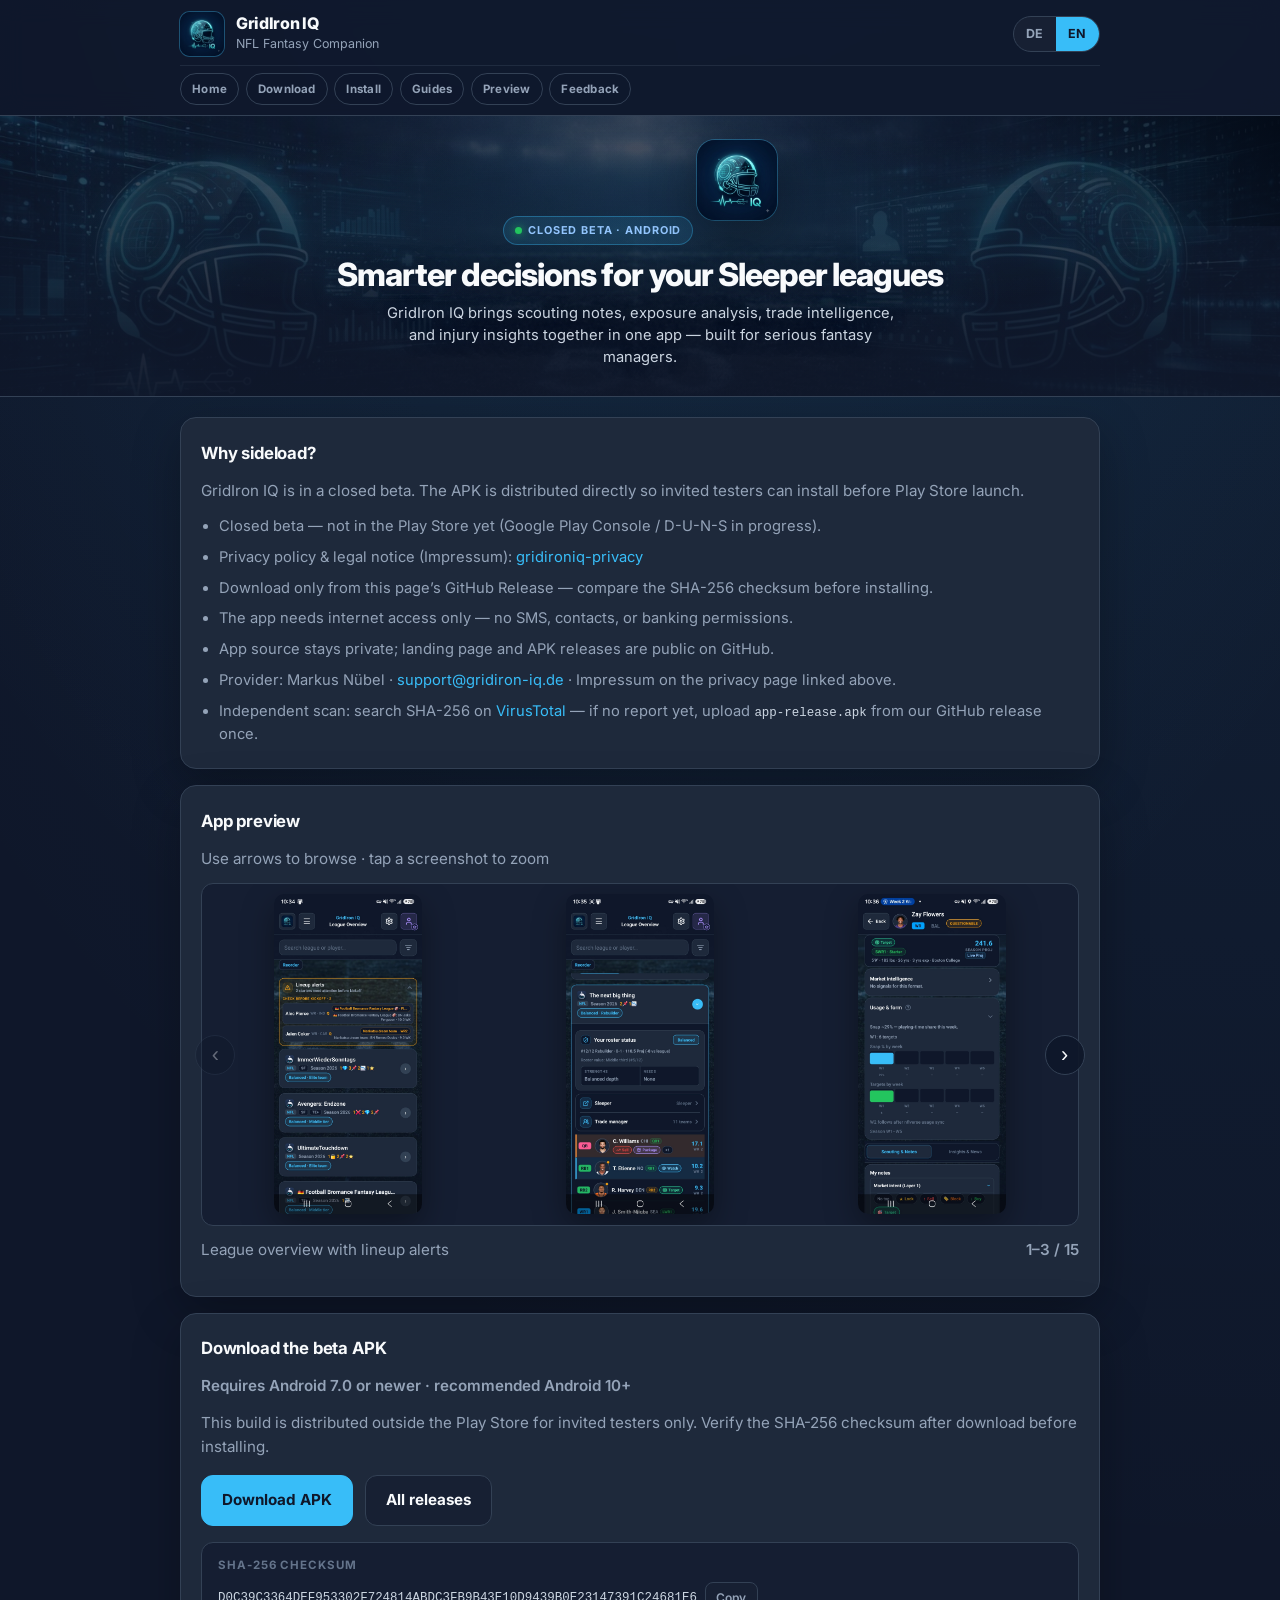
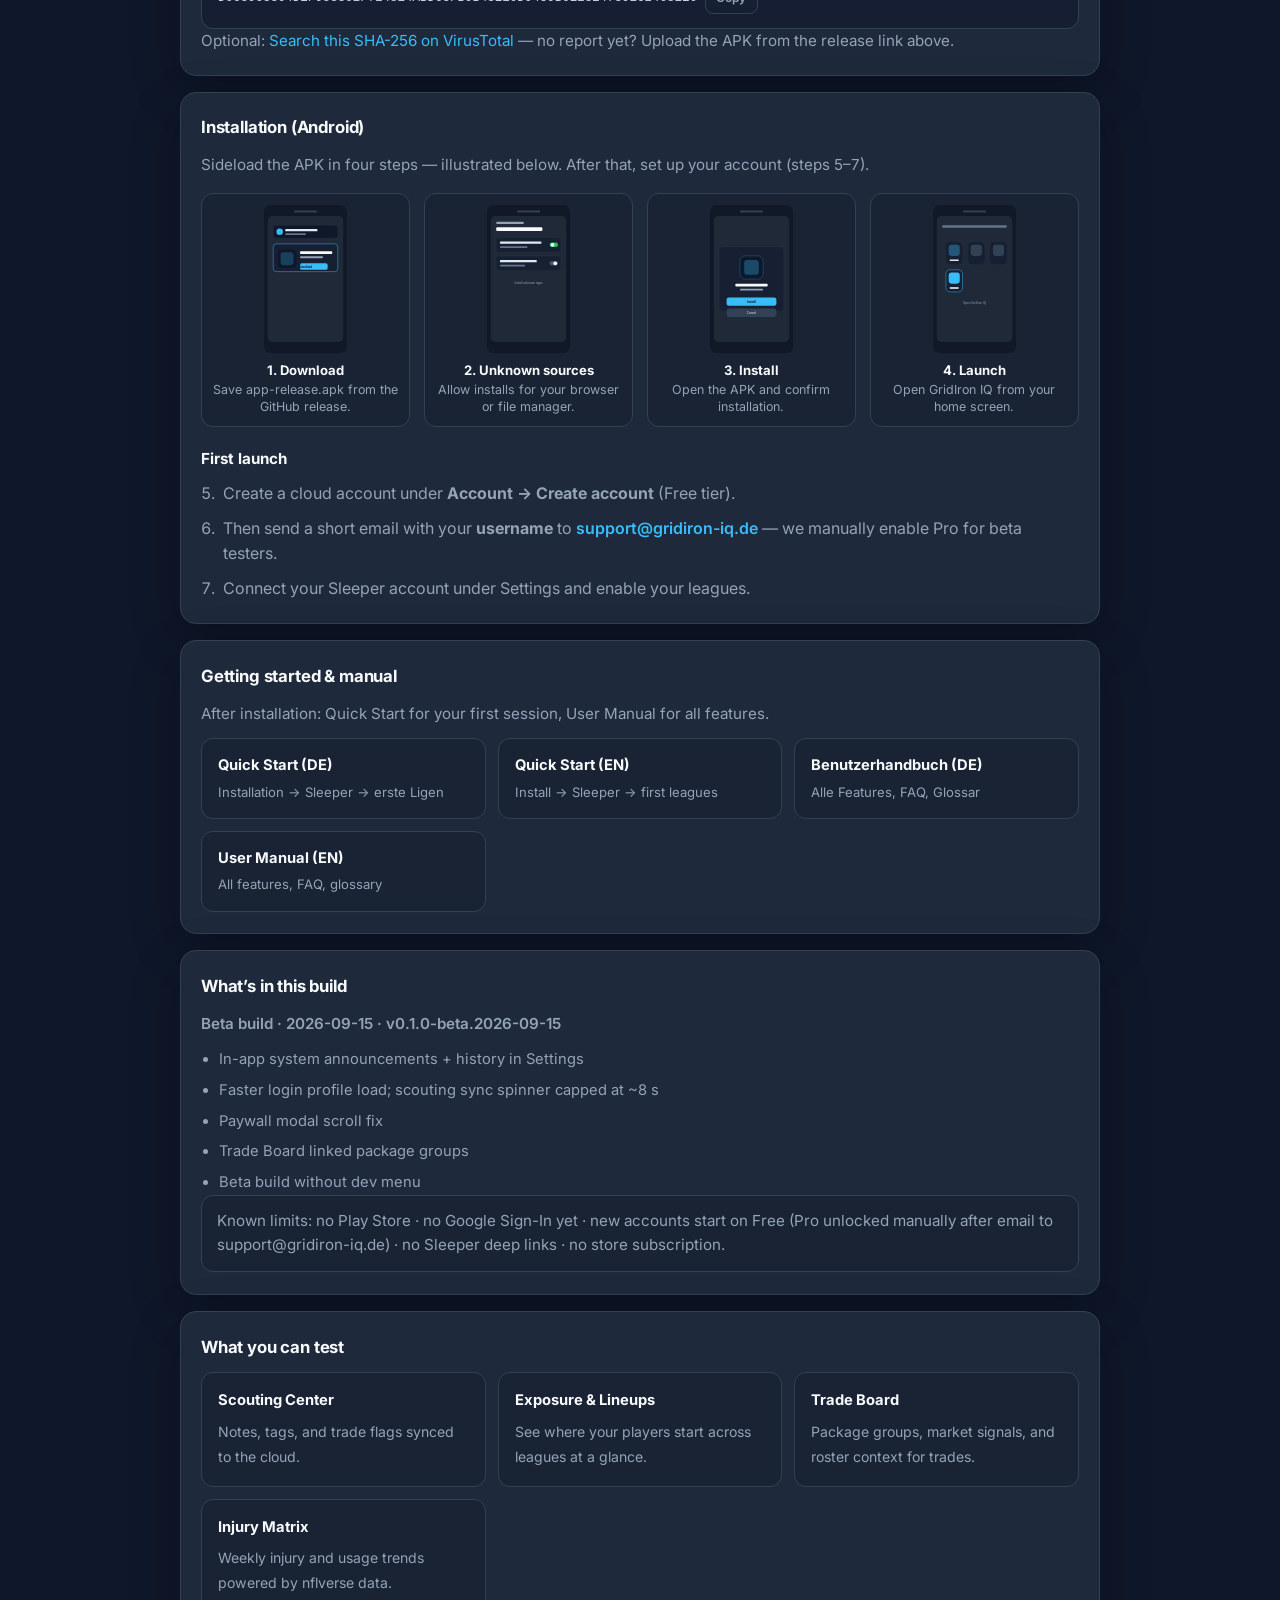
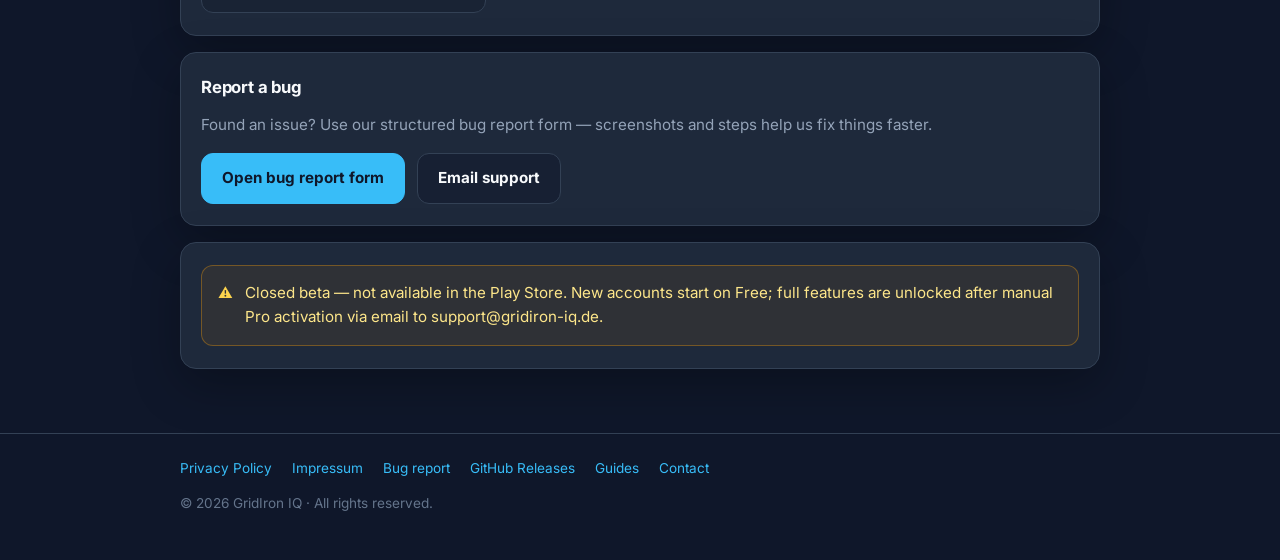
==== index.html @ 83bc8098 "Fix VirusTotal links to use search until APK is submitted. Direct file URLs fail when the build is n" ====
<!DOCTYPE html>
<html lang="de">
<head>
  <meta charset="utf-8">
  <meta name="viewport" content="width=device-width, initial-scale=1">
  <meta name="description" content="GridIron IQ — Closed Beta for Android. NFL fantasy scouting, exposure analysis, and trade intelligence for Sleeper managers.">
  <meta name="theme-color" content="#0f172a">
  <meta property="og:type" content="website">
  <meta property="og:url" content="https://nuebelm.github.io/gridironiq-beta/">
  <meta property="og:title" content="GridIron IQ — Closed Beta">
  <meta property="og:description" content="Closed Beta for Android. NFL fantasy scouting, exposure analysis, and trade intelligence for Sleeper managers.">
  <meta property="og:image" content="https://nuebelm.github.io/gridironiq-beta/assets/teaser.jpg">
  <meta name="twitter:card" content="summary_large_image">
  <meta name="twitter:image" content="https://nuebelm.github.io/gridironiq-beta/assets/teaser.jpg">
  <title>GridIron IQ — Closed Beta</title>
  <link rel="icon" href="assets/icon.png" type="image/png">
  <link rel="preload" href="assets/hero1.jpg" as="image">
  <link rel="preconnect" href="https://fonts.googleapis.com">
  <link rel="preconnect" href="https://fonts.gstatic.com" crossorigin>
  <link href="https://fonts.googleapis.com/css2?family=Inter:wght@400;500;600;700;800&display=swap" rel="stylesheet">
  <style>
    :root {
      --bg: #0f172a;
      --surface: #1e293b;
      --surface-elevated: #172033;
      --border: #334155;
      --primary: #38bdf8;
      --primary-muted: rgba(56, 189, 248, 0.12);
      --primary-border: rgba(56, 189, 248, 0.35);
      --text: #f8fafc;
      --text-secondary: #94a3b8;
      --text-muted: #64748b;
      --success: #22c55e;
      --warning: #f59e0b;
      --radius: 12px;
      --radius-lg: 16px;
      --max-width: 920px;
      --shadow: 0 16px 48px rgba(0, 0, 0, 0.28);
    }

    * {
      box-sizing: border-box;
    }

    html {
      scroll-behavior: smooth;
    }

    body {
      margin: 0;
      font-family: Inter, system-ui, -apple-system, BlinkMacSystemFont, "Segoe UI", sans-serif;
      background:
        radial-gradient(ellipse 80% 50% at 50% -20%, rgba(56, 189, 248, 0.14), transparent),
        radial-gradient(circle at 100% 0%, rgba(56, 189, 248, 0.06), transparent 40%),
        var(--bg);
      color: var(--text);
      line-height: 1.6;
      min-height: 100vh;
    }

    a {
      color: var(--primary);
      text-decoration: none;
    }

    a:hover {
      text-decoration: underline;
    }

    .wrap {
      width: min(100% - 2rem, var(--max-width));
      margin: 0 auto;
    }

    header {
      position: sticky;
      top: 0;
      z-index: 20;
      backdrop-filter: blur(12px);
      background: rgba(15, 23, 42, 0.82);
      border-bottom: 1px solid var(--border);
    }

    .header-inner {
      display: flex;
      align-items: center;
      justify-content: space-between;
      gap: 0.75rem;
      padding: 0.75rem 0 0.55rem;
    }

    .header-nav-wrap {
      border-top: 1px solid rgba(51, 65, 85, 0.45);
      padding: 0 0 0.55rem;
    }

    .header-nav {
      display: flex;
      gap: 0.4rem;
      overflow-x: auto;
      -webkit-overflow-scrolling: touch;
      scrollbar-width: none;
      padding: 0.45rem 0 0.1rem;
    }

    .header-nav::-webkit-scrollbar {
      display: none;
    }

    .header-nav a {
      flex-shrink: 0;
      display: inline-flex;
      align-items: center;
      min-height: 32px;
      padding: 0.35rem 0.7rem;
      border-radius: 999px;
      border: 1px solid var(--border);
      background: rgba(15, 23, 42, 0.45);
      color: var(--text-secondary);
      font-size: 0.72rem;
      font-weight: 700;
      letter-spacing: 0.02em;
      text-decoration: none;
      transition: border-color 0.15s, color 0.15s, background 0.15s;
    }

    .header-nav a:hover {
      color: var(--text);
      border-color: var(--primary-border);
      background: rgba(56, 189, 248, 0.08);
      text-decoration: none;
    }

    .page-flow {
      display: flex;
      flex-direction: column;
    }

    .page-flow > .card {
      margin-top: 0;
    }

    .page-flow > .card + .card {
      margin-top: 1rem;
    }

    .section-trust { order: 1; }
    .section-preview { order: 2; }
    .section-download { order: 3; }
    .section-install { order: 4; }
    .section-guides { order: 5; }
    .section-changelog { order: 6; }
    .section-features { order: 7; }
    .section-feedback { order: 8; }
    .section-notice { order: 9; }

    [id] {
      scroll-margin-top: 7.25rem;
    }

    .sticky-cta {
      display: none;
      position: fixed;
      left: 0;
      right: 0;
      bottom: 0;
      z-index: 19;
      padding: 0.65rem 1rem calc(0.65rem + env(safe-area-inset-bottom, 0px));
      background: rgba(15, 23, 42, 0.94);
      border-top: 1px solid var(--border);
      backdrop-filter: blur(12px);
      box-shadow: 0 -12px 32px rgba(0, 0, 0, 0.28);
      transition: transform 0.22s ease, opacity 0.22s ease;
    }

    .sticky-cta.is-hidden {
      transform: translateY(110%);
      opacity: 0;
      pointer-events: none;
    }

    .sticky-cta .btn {
      width: 100%;
    }

    .brand {
      display: flex;
      align-items: center;
      gap: 0.75rem;
      min-width: 0;
    }

    .brand img {
      width: 44px;
      height: 44px;
      border-radius: 10px;
      flex-shrink: 0;
      box-shadow: 0 0 0 1px var(--primary-border);
    }

    .brand-text strong {
      display: block;
      font-size: 1rem;
      font-weight: 800;
      letter-spacing: -0.02em;
      line-height: 1.2;
    }

    .brand-text span {
      display: block;
      font-size: 0.78rem;
      color: var(--text-secondary);
      white-space: nowrap;
      overflow: hidden;
      text-overflow: ellipsis;
    }

    .lang-switch {
      display: inline-flex;
      border: 1px solid var(--border);
      border-radius: 999px;
      overflow: hidden;
      background: var(--surface-elevated);
      flex-shrink: 0;
    }

    .lang-switch button {
      border: 0;
      background: transparent;
      color: var(--text-secondary);
      font: inherit;
      font-size: 0.78rem;
      font-weight: 700;
      letter-spacing: 0.04em;
      padding: 0.45rem 0.75rem;
      cursor: pointer;
      transition: background 0.15s, color 0.15s;
    }

    .lang-switch button.active {
      background: var(--primary);
      color: var(--bg);
    }

    main {
      padding: 0 0 4rem;
    }

    @media (max-width: 640px) {
      main {
        padding-bottom: calc(5.5rem + env(safe-area-inset-bottom, 0px));
      }

      .sticky-cta {
        display: block;
      }

      .section-download { order: 1; }
      .section-install { order: 2; }
      .section-guides { order: 3; }
      .section-trust { order: 4; }
      .section-preview { order: 5; }
    }

    .hero {
      position: relative;
      text-align: center;
      padding: 1.5rem 0 1.75rem;
      margin-bottom: 1.25rem;
      background:
        linear-gradient(180deg, rgba(15, 23, 42, 0.72) 0%, rgba(15, 23, 42, 0.86) 52%, rgba(15, 23, 42, 0.97) 100%),
        url('assets/hero1.jpg') center 42% / cover no-repeat;
      border-bottom: 1px solid var(--border);
    }

    .hero::before {
      content: '';
      position: absolute;
      inset: 0;
      background:
        radial-gradient(ellipse 70% 55% at 50% 38%, rgba(56, 189, 248, 0.1), transparent 65%),
        radial-gradient(circle at 50% 100%, rgba(15, 23, 42, 0.35), transparent 55%);
      pointer-events: none;
    }

    .hero::after {
      content: '';
      position: absolute;
      top: 0;
      right: 0;
      width: min(32%, 260px);
      height: 110px;
      background: linear-gradient(225deg, rgba(2, 10, 22, 0.88) 0%, transparent 72%);
      pointer-events: none;
    }

    .hero-inner {
      position: relative;
      z-index: 1;
    }

    .badge {
      display: inline-flex;
      align-items: center;
      gap: 0.4rem;
      padding: 0.3rem 0.65rem;
      border-radius: 999px;
      border: 1px solid var(--primary-border);
      background: var(--primary-muted);
      color: #93c5fd;
      font-size: 0.68rem;
      font-weight: 700;
      letter-spacing: 0.08em;
      text-transform: uppercase;
      margin-bottom: 0.75rem;
    }

    .badge-dot {
      width: 7px;
      height: 7px;
      border-radius: 50%;
      background: var(--success);
      box-shadow: 0 0 8px rgba(34, 197, 94, 0.8);
    }

    .hero-logo {
      width: 80px;
      height: 80px;
      border-radius: 18px;
      margin: 0 auto 0.85rem;
      box-shadow: var(--shadow), 0 0 0 1px var(--primary-border);
    }

    .hero h1 {
      margin: 0 0 0.55rem;
      font-size: clamp(1.45rem, 4vw, 2rem);
      line-height: 1.14;
      letter-spacing: -0.03em;
      font-weight: 800;
      text-shadow: 0 2px 24px rgba(15, 23, 42, 0.85);
    }

    h1 {
      margin: 0 0 0.75rem;
      font-size: clamp(1.85rem, 5vw, 2.6rem);
      line-height: 1.12;
      letter-spacing: -0.03em;
      font-weight: 800;
    }

    .hero-lead {
      margin: 0 auto;
      max-width: 32rem;
      color: #cbd5e1;
      font-size: 0.92rem;
      line-height: 1.5;
      text-shadow: 0 1px 16px rgba(15, 23, 42, 0.9);
    }

    .card {
      background: var(--surface);
      border: 1px solid var(--border);
      border-radius: var(--radius-lg);
      padding: 1.35rem 1.25rem;
      box-shadow: var(--shadow);
    }

    .card + .card {
      margin-top: 1rem;
    }

    .card h2 {
      margin: 0 0 0.75rem;
      font-size: 1.05rem;
      font-weight: 700;
      letter-spacing: -0.01em;
    }

    .card p {
      margin: 0 0 0.75rem;
      color: var(--text-secondary);
      font-size: 0.95rem;
    }

    .card p:last-child {
      margin-bottom: 0;
    }

    .trust-list,
    .changelog-list {
      margin: 0.65rem 0 0;
      padding-left: 1.15rem;
      color: var(--text-secondary);
      font-size: 0.92rem;
    }

    .trust-list li + li,
    .changelog-list li + li {
      margin-top: 0.45rem;
    }

    .changelog-meta {
      margin: 0 0 0.65rem;
      font-size: 0.84rem;
      font-weight: 600;
      color: var(--text-muted);
    }

    .download-requirements {
      margin: 0 0 0.75rem;
      font-size: 0.84rem;
      font-weight: 600;
      color: var(--text-muted);
    }

    .changelog-limits {
      margin-top: 0.85rem;
      padding: 0.85rem 0.95rem;
      border-radius: var(--radius);
      border: 1px solid var(--border);
      background: rgba(15, 23, 42, 0.35);
      color: var(--text-secondary);
      font-size: 0.88rem;
    }

    .download-row {
      display: flex;
      flex-wrap: wrap;
      gap: 0.75rem;
      margin-top: 1rem;
    }

    .btn {
      display: inline-flex;
      align-items: center;
      justify-content: center;
      gap: 0.5rem;
      min-height: 48px;
      padding: 0.75rem 1.25rem;
      border-radius: var(--radius);
      border: 1px solid transparent;
      font: inherit;
      font-size: 0.95rem;
      font-weight: 700;
      cursor: pointer;
      text-decoration: none;
      transition: transform 0.12s, opacity 0.12s;
    }

    .btn:hover {
      text-decoration: none;
      transform: translateY(-1px);
    }

    .btn-primary {
      background: var(--primary);
      color: var(--bg);
      border-color: var(--primary);
    }

    .btn-secondary {
      background: var(--surface-elevated);
      color: var(--text);
      border-color: var(--border);
    }

    .hash-box {
      margin-top: 1rem;
      padding: 0.85rem 1rem;
      border-radius: var(--radius);
      border: 1px solid var(--border);
      background: rgba(15, 23, 42, 0.55);
    }

    .hash-label {
      display: block;
      font-size: 0.72rem;
      font-weight: 700;
      letter-spacing: 0.08em;
      text-transform: uppercase;
      color: var(--text-muted);
      margin-bottom: 0.45rem;
    }

    .hash-value {
      display: flex;
      align-items: center;
      gap: 0.5rem;
      flex-wrap: wrap;
    }

    code {
      font-family: ui-monospace, SFMono-Regular, Menlo, Consolas, monospace;
      font-size: 0.78rem;
      color: #cbd5e1;
      word-break: break-all;
      line-height: 1.45;
    }

    .copy-btn {
      flex-shrink: 0;
      padding: 0.35rem 0.65rem;
      border-radius: 8px;
      border: 1px solid var(--border);
      background: var(--surface-elevated);
      color: var(--text-secondary);
      font: inherit;
      font-size: 0.75rem;
      font-weight: 600;
      cursor: pointer;
    }

    .copy-btn.copied {
      border-color: rgba(34, 197, 94, 0.45);
      color: var(--success);
    }

    ol.steps {
      margin: 0;
      padding-left: 1.15rem;
      color: var(--text-secondary);
    }

    ol.steps li {
      margin-bottom: 0.55rem;
      padding-left: 0.25rem;
    }

    ol.steps li:last-child {
      margin-bottom: 0;
    }

    ol.steps a {
      color: var(--primary);
      font-weight: 600;
    }

    .install-visual {
      display: grid;
      grid-template-columns: repeat(auto-fit, minmax(150px, 1fr));
      gap: 0.85rem;
      margin: 1rem 0 1.25rem;
    }

    .install-visual figure {
      margin: 0;
      padding: 0.65rem;
      border-radius: var(--radius);
      border: 1px solid var(--border);
      background: rgba(15, 23, 42, 0.35);
      text-align: center;
    }

    .install-visual img {
      display: block;
      width: auto;
      height: 148px;
      max-width: 100%;
      margin: 0 auto 0.55rem;
    }

    .install-visual figcaption {
      font-size: 0.78rem;
      color: var(--text-secondary);
      line-height: 1.35;
    }

    .install-visual figcaption strong {
      display: block;
      color: var(--text);
      font-size: 0.82rem;
      margin-bottom: 0.15rem;
    }

    .install-subtitle {
      margin: 0 0 0.65rem;
      font-size: 0.95rem;
      font-weight: 700;
      color: var(--text);
    }

    .guide-links {
      display: grid;
      grid-template-columns: repeat(auto-fit, minmax(220px, 1fr));
      gap: 0.75rem;
      margin-top: 0.75rem;
    }

    .guide-link {
      display: flex;
      flex-direction: column;
      gap: 0.25rem;
      padding: 0.95rem 1rem;
      border-radius: var(--radius);
      border: 1px solid var(--border);
      background: rgba(15, 23, 42, 0.35);
      text-decoration: none;
      color: inherit;
      transition: border-color 0.15s, background 0.15s;
    }

    .guide-link:hover {
      border-color: var(--primary-border);
      background: rgba(56, 189, 248, 0.06);
      text-decoration: none;
    }

    .guide-link strong {
      font-size: 0.92rem;
      color: var(--text);
    }

    .guide-link span {
      font-size: 0.82rem;
      color: var(--text-secondary);
    }

    .scan-link {
      margin: 0.75rem 0 0;
      font-size: 0.85rem;
      color: var(--text-secondary);
    }

    .features {
      display: grid;
      grid-template-columns: repeat(auto-fit, minmax(220px, 1fr));
      gap: 0.75rem;
      margin-top: 0.5rem;
    }

    .feature {
      padding: 1rem;
      border-radius: var(--radius);
      border: 1px solid var(--border);
      background: rgba(15, 23, 42, 0.35);
    }

    .feature strong {
      display: block;
      margin-bottom: 0.35rem;
      font-size: 0.92rem;
    }

    .feature span {
      color: var(--text-secondary);
      font-size: 0.88rem;
    }

    .carousel-wrap {
      position: relative;
      margin-top: 0.75rem;
    }

    .carousel-viewport {
      overflow: hidden;
      border-radius: var(--radius);
      border: 1px solid var(--border);
      background: rgba(15, 23, 42, 0.55);
      --slides-visible: 3;
    }

    .carousel-track {
      display: flex;
      transition: transform 0.32s ease;
      will-change: transform;
    }

    .carousel-slide {
      flex: 0 0 calc(100% / var(--slides-visible));
      display: flex;
      align-items: center;
      justify-content: center;
      min-height: min(320px, 42vh);
      padding: 0.65rem 0.35rem;
    }

    .carousel-slide img {
      display: block;
      width: auto;
      height: min(320px, 42vh);
      max-width: 100%;
      border-radius: 10px;
      box-shadow: 0 12px 32px rgba(0, 0, 0, 0.35);
      cursor: zoom-in;
      user-select: none;
      -webkit-user-drag: none;
    }

    .carousel-btn {
      position: absolute;
      top: 50%;
      transform: translateY(-50%);
      z-index: 2;
      width: 40px;
      height: 40px;
      border-radius: 999px;
      border: 1px solid var(--border);
      background: rgba(15, 23, 42, 0.92);
      color: var(--text);
      font-size: 1.35rem;
      line-height: 1;
      cursor: pointer;
      display: flex;
      align-items: center;
      justify-content: center;
      transition: border-color 0.15s, background 0.15s;
    }

    .carousel-btn:hover {
      border-color: var(--primary-border);
      background: var(--surface);
    }

    .carousel-btn:disabled {
      opacity: 0.35;
      cursor: default;
    }

    .carousel-btn.prev { left: -0.35rem; }
    .carousel-btn.next { right: -0.35rem; }

    .carousel-meta {
      display: flex;
      align-items: baseline;
      justify-content: space-between;
      gap: 0.75rem;
      margin-top: 0.75rem;
    }

    .carousel-caption {
      margin: 0;
      font-size: 0.9rem;
      color: var(--text-secondary);
      flex: 1;
    }

    .carousel-counter {
      margin: 0;
      font-size: 0.78rem;
      font-weight: 600;
      color: var(--text-muted);
      white-space: nowrap;
    }

    .lightbox {
      position: fixed;
      inset: 0;
      z-index: 1000;
      display: flex;
      align-items: center;
      justify-content: center;
      padding: 1.25rem;
      background: rgba(15, 23, 42, 0.94);
      backdrop-filter: blur(8px);
    }

    .lightbox[hidden] {
      display: none !important;
    }

    .lightbox-inner {
      position: relative;
      max-width: min(520px, 96vw);
      max-height: 92vh;
      display: flex;
      flex-direction: column;
      align-items: center;
    }

    .lightbox-inner img {
      display: block;
      width: auto;
      max-width: min(100%, 520px);
      max-height: calc(92vh - 4rem);
      height: auto;
      border-radius: 12px;
      box-shadow: var(--shadow);
    }

    .lightbox-caption {
      margin: 0.75rem 0 0;
      text-align: center;
      color: var(--text-secondary);
      font-size: 0.9rem;
    }

    .lightbox-close {
      position: fixed;
      top: 1rem;
      right: 1rem;
      z-index: 1001;
      width: 44px;
      height: 44px;
      border-radius: 999px;
      border: 1px solid var(--border);
      background: rgba(30, 41, 59, 0.95);
      color: var(--text);
      font-size: 1.5rem;
      line-height: 1;
      cursor: pointer;
    }

    .lightbox-close:hover {
      border-color: var(--primary-border);
    }

    .lightbox-nav {
      position: fixed;
      top: 50%;
      transform: translateY(-50%);
      z-index: 1001;
      width: 44px;
      height: 44px;
      border-radius: 999px;
      border: 1px solid var(--border);
      background: rgba(30, 41, 59, 0.95);
      color: var(--text);
      font-size: 1.5rem;
      cursor: pointer;
    }

    .lightbox-nav.prev { left: 1rem; }
    .lightbox-nav.next { right: 1rem; }

    .lightbox-nav:hover,
    .lightbox-close:hover {
      background: var(--surface);
    }

    @media (max-width: 899px) {
      .carousel-viewport {
        --slides-visible: 2;
      }
    }

    @media (max-width: 640px) {
      .carousel-viewport {
        --slides-visible: 1;
      }

      .carousel-btn.prev { left: 0.15rem; }
      .carousel-btn.next { right: 0.15rem; }
      .carousel-btn {
        width: 36px;
        height: 36px;
      }
      .lightbox-nav.prev { left: 0.35rem; }
      .lightbox-nav.next { right: 0.35rem; }
    }

    .notice {
      display: flex;
      gap: 0.75rem;
      align-items: flex-start;
      padding: 0.95rem 1rem;
      border-radius: var(--radius);
      border: 1px solid rgba(245, 158, 11, 0.35);
      background: rgba(245, 158, 11, 0.08);
      color: #fcd34d;
      font-size: 0.9rem;
    }

    .notice p {
      margin: 0;
      color: #fde68a;
    }

    footer {
      border-top: 1px solid var(--border);
      padding: 1.5rem 0 2rem;
      color: var(--text-muted);
      font-size: 0.85rem;
    }

    .footer-links {
      display: flex;
      flex-wrap: wrap;
      gap: 0.75rem 1.25rem;
      margin-bottom: 0.75rem;
    }

    @media (max-width: 640px) {
      .brand-text span {
        display: none;
      }

      .hero {
        padding: 1.15rem 0 1.35rem;
        background-position: center 45%;
      }

      .download-row .btn {
        width: 100%;
      }
    }
  </style>
</head>
<body>
  <header>
    <div class="wrap header-inner">
      <div class="brand">
        <img src="assets/icon.png" alt="GridIron IQ">
        <div class="brand-text">
          <strong>GridIron IQ</strong>
          <span data-i18n="header.tagline">NFL Fantasy Companion</span>
        </div>
      </div>
      <div class="lang-switch" role="group" aria-label="Language">
        <button type="button" id="btn-de" class="active" aria-pressed="true">DE</button>
        <button type="button" id="btn-en" aria-pressed="false">EN</button>
      </div>
    </div>
    <div class="wrap header-nav-wrap">
      <nav class="header-nav" aria-label="Sections">
        <a href="#top" data-i18n="nav.home">Home</a>
        <a href="#download" data-i18n="nav.download">Download</a>
        <a href="#install" data-i18n="nav.install">Install</a>
        <a href="#guides" data-i18n="nav.guides">Guides</a>
        <a href="#preview" data-i18n="nav.preview">Preview</a>
        <a href="#feedback" data-i18n="nav.feedback">Feedback</a>
      </nav>
    </div>
  </header>

  <main>
    <section class="hero" id="top">
      <div class="wrap hero-inner">
        <div class="badge">
          <span class="badge-dot" aria-hidden="true"></span>
          <span data-i18n="hero.badge">Closed Beta · Android</span>
        </div>
        <img class="hero-logo" src="assets/icon.png" alt="GridIron IQ logo">
        <h1 data-i18n="hero.title">Smarter decisions for your Sleeper leagues</h1>
        <p class="hero-lead" data-i18n="hero.lead">
          GridIron IQ brings scouting notes, exposure analysis, trade intelligence, and injury insights together in one app — built for serious fantasy managers.
        </p>
      </div>
    </section>

    <div class="wrap page-flow">
      <section class="card section-trust" id="trust">
        <h2 data-i18n="trust.title">Why sideload?</h2>
        <p data-i18n="trust.lead">
          GridIron IQ is in a closed beta. The APK is distributed directly so invited testers can install before Play Store launch.
        </p>
        <ul class="trust-list">
          <li data-i18n="trust.item1">Closed beta — not in the Play Store yet (Google Play Console / D-U-N-S in progress).</li>
          <li data-i18n="trust.item2">Privacy policy & legal notice (Impressum): <a href="https://nuebelm.github.io/gridironiq-privacy/">gridironiq-privacy</a></li>
          <li data-i18n="trust.item3">Download only from this page’s GitHub Release — compare the SHA-256 checksum before installing.</li>
          <li data-i18n="trust.item4">The app needs internet access only — no SMS, contacts, or banking permissions.</li>
          <li data-i18n="trust.item5">App source stays private; landing page and APK releases are public on GitHub.</li>
          <li data-i18n="trust.item6">Provider: Markus Nübel · <a href="mailto:support@gridiron-iq.de">support@gridiron-iq.de</a> · Impressum on the privacy page linked above.</li>
          <li data-i18n="trust.item7">Independent scan: search SHA-256 on <a href="https://www.virustotal.com/gui/home/search?query=d0c39c3364def953302f724814abdc3fb9b43e10d9439b0e23147391c24681e6" target="_blank" rel="noopener noreferrer">VirusTotal</a> — if no report yet, upload <code>app-release.apk</code> from our GitHub release once.</li>
        </ul>
      </section>

      <section class="card section-preview" id="preview">
        <h2 data-i18n="gallery.title">App preview</h2>
        <p data-i18n="gallery.lead">Use the arrows to browse · tap a screenshot to zoom</p>

        <div class="carousel-wrap">
          <button type="button" class="carousel-btn prev" id="carousel-prev" aria-label="Previous screenshot">‹</button>
          <div class="carousel-viewport">
            <div class="carousel-track" id="carousel-track"></div>
          </div>
          <button type="button" class="carousel-btn next" id="carousel-next" aria-label="Next screenshot">›</button>
        </div>
        <div class="carousel-meta">
          <p class="carousel-caption" id="carousel-caption"></p>
          <p class="carousel-counter" id="carousel-counter"></p>
        </div>
      </section>

      <section class="card section-download" id="download">
        <h2 data-i18n="download.title">Download the beta APK</h2>
        <p class="download-requirements" data-i18n="download.requirements">Requires Android 7.0 or newer · recommended Android 10+</p>
        <p data-i18n="download.body">
          This build is distributed outside the Play Store for invited testers only. Verify the SHA-256 checksum after download before installing.
        </p>
        <div class="download-row">
          <a class="btn btn-primary" id="download-link" href="https://github.com/nuebelm/gridironiq-beta/releases/latest" data-i18n="download.cta">
            Download APK
          </a>
          <a class="btn btn-secondary" href="https://github.com/nuebelm/gridironiq-beta/releases" data-i18n="download.releases">
            All releases
          </a>
        </div>
        <div class="hash-box">
          <span class="hash-label" data-i18n="download.hashLabel">SHA-256 checksum</span>
          <div class="hash-value">
            <code id="sha256">D0C39C3364DEF953302F724814ABDC3FB9B43E10D9439B0E23147391C24681E6</code>
            <button type="button" class="copy-btn" id="copy-hash" data-i18n="download.copy">Copy</button>
          </div>
        </div>
        <p class="scan-link" data-i18n="download.virustotal">
          Optional: <a href="https://www.virustotal.com/gui/home/search?query=d0c39c3364def953302f724814abdc3fb9b43e10d9439b0e23147391c24681e6" target="_blank" rel="noopener noreferrer">Search this SHA-256 on VirusTotal</a> — no report yet? Upload the APK from the release link above.
        </p>
      </section>

      <section class="card section-install" id="install">
        <h2 data-i18n="install.title">Installation (Android)</h2>
        <p data-i18n="install.lead">Sideload the APK in four steps — illustrated below. After that, set up your account (steps 5–7).</p>
        <div class="install-visual">
          <figure>
            <img src="assets/install-1-download.svg" alt="" loading="lazy">
            <figcaption data-i18n="install.visual1"><strong>1. Download</strong> Save app-release.apk from the GitHub release.</figcaption>
          </figure>
          <figure>
            <img src="assets/install-2-unknown-sources.svg" alt="" loading="lazy">
            <figcaption data-i18n="install.visual2"><strong>2. Unknown sources</strong> Allow installs for your browser or file manager.</figcaption>
          </figure>
          <figure>
            <img src="assets/install-3-install-prompt.svg" alt="" loading="lazy">
            <figcaption data-i18n="install.visual3"><strong>3. Install</strong> Open the APK and confirm installation.</figcaption>
          </figure>
          <figure>
            <img src="assets/install-4-launch.svg" alt="" loading="lazy">
            <figcaption data-i18n="install.visual4"><strong>4. Launch</strong> Open GridIron IQ from your home screen.</figcaption>
          </figure>
        </div>
        <h3 class="install-subtitle" data-i18n="install.afterTitle">First launch</h3>
        <ol class="steps" start="5">
          <li data-i18n="install.step5">Create a cloud account under <strong>Account → Create account</strong> (Free tier).</li>
          <li data-i18n="install.step6">Send a short email with your <strong>username</strong> to <a href="mailto:support@gridiron-iq.de">support@gridiron-iq.de</a> — we manually enable Pro for beta testers.</li>
          <li data-i18n="install.step7">Connect your Sleeper account under Settings and enable your leagues.</li>
        </ol>
      </section>

      <section class="card section-guides" id="guides">
        <h2 data-i18n="guides.title">Getting started &amp; manual</h2>
        <p data-i18n="guides.lead">After installation: Quick Start for your first session, User Manual for all features.</p>
        <div class="guide-links">
          <a class="guide-link" href="guide/quickstart-de.html" data-i18n="guides.quickstartDe">
            <strong>Quick Start (DE)</strong>
            <span>Installation → Sleeper → erste Ligen</span>
          </a>
          <a class="guide-link" href="guide/quickstart-en.html" data-i18n="guides.quickstartEn">
            <strong>Quick Start (EN)</strong>
            <span>Install → Sleeper → first leagues</span>
          </a>
          <a class="guide-link" href="guide/manual-de.html" data-i18n="guides.manualDe">
            <strong>Benutzerhandbuch (DE)</strong>
            <span>Alle Features, FAQ, Glossar</span>
          </a>
          <a class="guide-link" href="guide/manual-en.html" data-i18n="guides.manualEn">
            <strong>User Manual (EN)</strong>
            <span>All features, FAQ, glossary</span>
          </a>
        </div>
      </section>

      <section class="card section-changelog" id="changelog">
        <h2 data-i18n="changelog.title">What’s in this build</h2>
        <p class="changelog-meta" data-i18n="changelog.meta">Beta build · 2026-09-15 · v0.1.0-beta.2026-09-15</p>
        <ul class="changelog-list">
          <li data-i18n="changelog.item1">In-app system announcements + history in Settings</li>
          <li data-i18n="changelog.item2">Faster login profile load; scouting sync spinner capped at ~8 s</li>
          <li data-i18n="changelog.item3">Paywall modal scroll fix</li>
          <li data-i18n="changelog.item4">Trade Board linked package groups</li>
          <li data-i18n="changelog.item5">Beta build without dev menu</li>
        </ul>
        <p class="changelog-limits" data-i18n="changelog.limits">
          Known limits: no Play Store · no Google Sign-In yet · new accounts start on Free (Pro unlocked manually after email to support@gridiron-iq.de) · no Sleeper deep links · no store subscription.
        </p>
      </section>

      <section class="card section-features" id="features">
        <h2 data-i18n="features.title">What you can test</h2>
        <div class="features">
          <div class="feature">
            <strong data-i18n="features.scouting.title">Scouting Center</strong>
            <span data-i18n="features.scouting.body">Notes, tags, and trade flags synced to the cloud.</span>
          </div>
          <div class="feature">
            <strong data-i18n="features.exposure.title">Exposure &amp; Lineups</strong>
            <span data-i18n="features.exposure.body">See where your players start across leagues at a glance.</span>
          </div>
          <div class="feature">
            <strong data-i18n="features.trade.title">Trade Board</strong>
            <span data-i18n="features.trade.body">Package groups, market signals, and roster context for trades.</span>
          </div>
          <div class="feature">
            <strong data-i18n="features.injury.title">Injury Matrix</strong>
            <span data-i18n="features.injury.body">Weekly injury and usage trends powered by nflverse data.</span>
          </div>
        </div>
      </section>

      <section class="card section-feedback" id="feedback">
        <h2 data-i18n="feedback.title">Report a bug</h2>
        <p data-i18n="feedback.body">
          Found an issue? Use our structured bug report form — screenshots and steps help us fix things faster.
        </p>
        <div class="download-row">
          <a class="btn btn-primary" id="feedback-link" href="#" target="_blank" rel="noopener noreferrer" data-i18n="feedback.cta">
            Open bug report form
          </a>
          <a class="btn btn-secondary" href="mailto:support@gridiron-iq.de?subject=GridIron%20IQ%20Beta%20Bug" data-i18n="feedback.email">
            Email support
          </a>
        </div>
      </section>

      <section class="card section-notice">
        <div class="notice">
          <span aria-hidden="true">⚠</span>
          <p data-i18n="notice.body">
            Closed beta — not available in the Play Store. New accounts start on Free; full features are unlocked after manual Pro activation via email to support@gridiron-iq.de.
          </p>
        </div>
      </section>
    </div>
  </main>

  <div class="sticky-cta" id="sticky-cta">
    <a class="btn btn-primary" id="sticky-download-link" href="#download" data-i18n="sticky.cta">Download APK</a>
  </div>

  <footer>
    <div class="wrap">
      <div class="footer-links">
        <a href="https://nuebelm.github.io/gridironiq-privacy/" data-i18n="footer.privacy">Privacy Policy</a>
        <a href="https://nuebelm.github.io/gridironiq-privacy/" data-i18n="footer.impressum">Impressum</a>
        <a href="#" id="footer-feedback-link" data-i18n="footer.feedback">Bug report</a>
        <a href="https://github.com/nuebelm/gridironiq-beta/releases" data-i18n="footer.releases">GitHub Releases</a>
        <a href="guide/quickstart-de.html" data-i18n="footer.guides">Guides</a>
        <a href="mailto:support@gridiron-iq.de" data-i18n="footer.contact">Contact</a>
      </div>
      <p>© 2026 GridIron IQ · <span data-i18n="footer.rights">All rights reserved.</span></p>
    </div>
  </footer>

  <div class="lightbox" id="lightbox" hidden role="dialog" aria-modal="true" aria-labelledby="lightbox-caption">
    <button type="button" class="lightbox-close" id="lightbox-close" aria-label="Close">×</button>
    <button type="button" class="lightbox-nav prev" id="lightbox-prev" aria-label="Previous">‹</button>
    <div class="lightbox-inner">
      <img id="lightbox-img" alt="">
      <p class="lightbox-caption" id="lightbox-caption"></p>
    </div>
    <button type="button" class="lightbox-nav next" id="lightbox-next" aria-label="Next">›</button>
  </div>

  <script>
    const SHA256 = 'D0C39C3364DEF953302F724814ABDC3FB9B43E10D9439B0E23147391C24681E6';
    const RELEASE_URL = 'https://github.com/nuebelm/gridironiq-beta/releases/latest';
    // Paste Google Form short link after creation — see docs/ops/28-closed-beta-program.md §4.1
    const FEEDBACK_FORM_URL = 'https://forms.gle/SdjZ9QX6i1RYQMut5';

    const GALLERY_SLIDES = [
      { src: 'assets/Home1.jpg', key: 'gallery.home1' },
      { src: 'assets/Home2.jpg', key: 'gallery.home2' },
      { src: 'assets/Details1.jpg', key: 'gallery.player1' },
      { src: 'assets/Details2.jpg', key: 'gallery.player2' },
      { src: 'assets/ScoutingCenter.jpg', key: 'gallery.scouting1' },
      { src: 'assets/TradeBoard2.jpg', key: 'gallery.trade1' },
      { src: 'assets/Injury1.jpg', key: 'gallery.injury1' },
      { src: 'assets/Injury2.jpg', key: 'gallery.injury2' },
      { src: 'assets/Injury3.jpg', key: 'gallery.injury3' },
      { src: 'assets/injury4.jpg', key: 'gallery.injury4' },
      { src: 'assets/exposure1.jpg', key: 'gallery.exposure1' },
      { src: 'assets/exposure2.jpg', key: 'gallery.exposure2' },
      { src: 'assets/settings1.jpg', key: 'gallery.settings1' },
      { src: 'assets/settings2.jpg', key: 'gallery.settings2' },
      { src: 'assets/settings3.jpg', key: 'gallery.settings3' },
    ];

    let carouselIndex = 0;
    let lightboxIndex = 0;
    let activeLang = 'de';

    const messages = {
      de: {
        'header.tagline': 'NFL Fantasy Companion',
        'nav.home': 'Start',
        'nav.download': 'Download',
        'nav.install': 'Installation',
        'nav.guides': 'Anleitung',
        'nav.preview': 'Vorschau',
        'nav.feedback': 'Feedback',
        'sticky.cta': 'APK herunterladen',
        'hero.badge': 'Closed Beta · Android',
        'hero.title': 'Bessere Entscheidungen für deine Sleeper-Ligen',
        'hero.lead': 'GridIron IQ vereint Scouting-Notizen, Exposure-Analyse, Trade Intelligence und Injury Insights in einer App — für ambitionierte Fantasy Manager.',
        'trust.title': 'Warum sideload?',
        'trust.lead': 'GridIron IQ ist in der Closed Beta. Die APK wird direkt verteilt, damit eingeladene Tester installieren können — bevor der Play-Store-Launch kommt.',
        'trust.item1': 'Closed Beta — noch nicht im Play Store (Google Play Console / D-U-N-S in Arbeit).',
        'trust.item2': 'Datenschutz & Impressum: <a href="https://nuebelm.github.io/gridironiq-privacy/">gridironiq-privacy</a>',
        'trust.item3': 'Download nur vom GitHub Release dieser Seite — SHA-256-Prüfsumme vor Installation vergleichen.',
        'trust.item4': 'Die App benötigt nur Internet — kein Zugriff auf SMS, Kontakte oder Banking.',
        'trust.item5': 'App-Quellcode bleibt privat; Landing Page und APK-Releases sind öffentlich auf GitHub.',
        'trust.item6': 'Anbieter: Markus Nübel · <a href="mailto:support@gridiron-iq.de">support@gridiron-iq.de</a> · Impressum auf der verlinkten Datenschutzseite.',
        'trust.item7': 'Unabhängiger Scan: SHA-256 auf <a href="https://www.virustotal.com/gui/home/search?query=d0c39c3364def953302f724814abdc3fb9b43e10d9439b0e23147391c24681e6" target="_blank" rel="noopener noreferrer">VirusTotal</a> suchen — noch kein Report? <code>app-release.apk</code> vom GitHub Release einmal hochladen.',
        'changelog.title': 'Dieser Build',
        'changelog.meta': 'Beta-Build · 2026-09-15 · v0.1.0-beta.2026-09-15',
        'changelog.item1': 'System-Infos in der App + Verlauf in Einstellungen',
        'changelog.item2': 'Schnelleres Profil-Laden beim Login; Scouting-Sync-Spinner max. ~8 s',
        'changelog.item3': 'Paywall-Modal Scroll-Fix',
        'changelog.item4': 'Trade Board: verknüpfte Paket-Gruppen',
        'changelog.item5': 'Beta-Build ohne Dev-Menü',
        'changelog.limits': 'Bekannte Grenzen: kein Play Store · kein Google Sign-In (noch) · neue Konten = Free (Pro nach E-Mail an support@gridiron-iq.de) · kein Sleeper-Deep-Link · kein Store-Abo.',
        'gallery.title': 'App-Vorschau',
        'gallery.lead': 'Mit Pfeilen blättern · Screenshot antippen zum Vergrößern',
        'gallery.close': 'Schließen',
        'gallery.home1': 'Liga-Übersicht mit Lineup-Alerts',
        'gallery.home2': 'Alle Ligen auf einen Blick',
        'gallery.player1': 'Usage-Trends, Snaps & Scouting-Notizen',
        'gallery.player2': 'Markt-Signale & Spieler-Insights',
        'gallery.scouting1': 'Notizen, Tags, Filter & Trade-Flags',
        'gallery.trade1': 'Spieler auf dem Block',
        'gallery.trade2': 'Paket-Gruppen & Kader-Kontext',
        'gallery.injury1': 'Wöchentliche Injury-Übersicht',
        'gallery.injury2': 'Filter nach Status & Position',
        'gallery.injury3': 'Injury-Verlauf pro Spieler',
        'gallery.injury4': 'Cross-League Injury Exposure',
        'gallery.exposure1': 'Starter-Exposure über alle Ligen',
        'gallery.exposure2': 'Portfolio & Korrelationen',
        'gallery.settings1': 'Konto & Sleeper-Verbindung',
        'gallery.settings2': 'Ligen auswählen & Sync',
        'gallery.settings3': 'App-Info & Datensicherung',
        'download.title': 'Beta-APK herunterladen',
        'download.requirements': 'Mindestens Android 7.0 · empfohlen Android 10 oder neuer',
        'download.body': 'Dieser Build wird außerhalb des Play Store nur für eingeladene Tester bereitgestellt. Prüfe nach dem Download die SHA-256-Prüfsumme vor der Installation.',
        'download.cta': 'APK herunterladen',
        'download.releases': 'Alle Releases',
        'download.hashLabel': 'SHA-256 Prüfsumme',
        'download.copy': 'Kopieren',
        'download.copied': 'Kopiert',
        'download.virustotal': 'Optional: <a href="https://www.virustotal.com/gui/home/search?query=d0c39c3364def953302f724814abdc3fb9b43e10d9439b0e23147391c24681e6" target="_blank" rel="noopener noreferrer">SHA-256 auf VirusTotal suchen</a> — noch kein Report? APK vom Release oben hochladen.',
        'install.title': 'Installation (Android)',
        'install.lead': 'APK sideloaden in vier Schritten — unten illustriert. Danach Konto einrichten (Schritte 5–7).',
        'install.visual1': '<strong>1. Download</strong> app-release.apk vom GitHub Release speichern.',
        'install.visual2': '<strong>2. Unbekannte Quellen</strong> Installation für Browser oder Dateimanager erlauben.',
        'install.visual3': '<strong>3. Installieren</strong> APK öffnen und Installation bestätigen.',
        'install.visual4': '<strong>4. Starten</strong> GridIron IQ vom Home-Bildschirm öffnen.',
        'install.afterTitle': 'Erster Start',
        'install.step5': 'Cloud-Konto unter <strong>Konto → Konto erstellen</strong> anlegen (Free-Tier).',
        'install.step6': 'Kurze E-Mail mit deinem <strong>Benutzernamen</strong> an <a href="mailto:support@gridiron-iq.de">support@gridiron-iq.de</a> — wir schalten Pro für Beta-Tester manuell frei.',
        'install.step7': 'Sleeper-Account unter Einstellungen verbinden und Ligen aktivieren.',
        'guides.title': 'Einstieg & Handbuch',
        'guides.lead': 'Nach der Installation: Quick Start für die ersten Schritte, Benutzerhandbuch für alle Features.',
        'guides.quickstartDe': '<strong>Quick Start (DE)</strong><span>Installation → Sleeper → erste Ligen</span>',
        'guides.quickstartEn': '<strong>Quick Start (EN)</strong><span>Install → Sleeper → first leagues</span>',
        'guides.manualDe': '<strong>Benutzerhandbuch (DE)</strong><span>Alle Features, FAQ, Glossar</span>',
        'guides.manualEn': '<strong>User Manual (EN)</strong><span>All features, FAQ, glossary</span>',
        'features.title': 'Das kannst du testen',
        'features.scouting.title': 'Scouting Center',
        'features.scouting.body': 'Notizen, Tags und Trade-Flags mit Cloud-Sync.',
        'features.exposure.title': 'Exposure & Lineups',
        'features.exposure.body': 'Sieh auf einen Blick, wo deine Spieler in welchen Ligen starten.',
        'features.trade.title': 'Trade Board',
        'features.trade.body': 'Paket-Gruppen, Markt-Signale und Kader-Kontext für Trades.',
        'features.injury.title': 'Injury Matrix',
        'features.injury.body': 'Wöchentliche Injury- und Usage-Trends mit nflverse-Daten.',
        'notice.body': 'Closed Beta — nicht im Play Store. Neue Konten starten als Free; alle Features erhältst du nach manueller Pro-Freischaltung per E-Mail an support@gridiron-iq.de.',
        'feedback.title': 'Bug melden',
        'feedback.body': 'Problem gefunden? Nutze unser Bug-Report-Formular — Screenshots und Reproduktionsschritte helfen uns beim Fix.',
        'feedback.cta': 'Bug-Report-Formular öffnen',
        'feedback.email': 'E-Mail an Support',
        'footer.privacy': 'Datenschutz',
        'footer.impressum': 'Impressum',
        'footer.feedback': 'Bug melden',
        'footer.releases': 'GitHub Releases',
        'footer.guides': 'Anleitung',
        'footer.contact': 'Kontakt',
        'footer.rights': 'Alle Rechte vorbehalten.',
        'meta.title': 'GridIron IQ — Closed Beta',
        'meta.description': 'GridIron IQ Closed Beta für Android. NFL Fantasy Scouting, Exposure-Analyse und Trade Intelligence für Sleeper Manager.'
      },
      en: {
        'header.tagline': 'NFL Fantasy Companion',
        'nav.home': 'Home',
        'nav.download': 'Download',
        'nav.install': 'Install',
        'nav.guides': 'Guides',
        'nav.preview': 'Preview',
        'nav.feedback': 'Feedback',
        'sticky.cta': 'Download APK',
        'hero.badge': 'Closed Beta · Android',
        'hero.title': 'Smarter decisions for your Sleeper leagues',
        'hero.lead': 'GridIron IQ brings scouting notes, exposure analysis, trade intelligence, and injury insights together in one app — built for serious fantasy managers.',
        'trust.title': 'Why sideload?',
        'trust.lead': 'GridIron IQ is in a closed beta. The APK is distributed directly so invited testers can install before Play Store launch.',
        'trust.item1': 'Closed beta — not in the Play Store yet (Google Play Console / D-U-N-S in progress).',
        'trust.item2': 'Privacy policy & legal notice (Impressum): <a href="https://nuebelm.github.io/gridironiq-privacy/">gridironiq-privacy</a>',
        'trust.item3': 'Download only from this page’s GitHub Release — compare the SHA-256 checksum before installing.',
        'trust.item4': 'The app needs internet access only — no SMS, contacts, or banking permissions.',
        'trust.item5': 'App source stays private; landing page and APK releases are public on GitHub.',
        'trust.item6': 'Provider: Markus Nübel · <a href="mailto:support@gridiron-iq.de">support@gridiron-iq.de</a> · Impressum on the privacy page linked above.',
        'trust.item7': 'Independent scan: search SHA-256 on <a href="https://www.virustotal.com/gui/home/search?query=d0c39c3364def953302f724814abdc3fb9b43e10d9439b0e23147391c24681e6" target="_blank" rel="noopener noreferrer">VirusTotal</a> — if no report yet, upload <code>app-release.apk</code> from our GitHub release once.',
        'changelog.title': 'What’s in this build',
        'changelog.meta': 'Beta build · 2026-09-15 · v0.1.0-beta.2026-09-15',
        'changelog.item1': 'In-app system announcements + history in Settings',
        'changelog.item2': 'Faster login profile load; scouting sync spinner capped at ~8 s',
        'changelog.item3': 'Paywall modal scroll fix',
        'changelog.item4': 'Trade Board linked package groups',
        'changelog.item5': 'Beta build without dev menu',
        'changelog.limits': 'Known limits: no Play Store · no Google Sign-In yet · new accounts start on Free (Pro unlocked manually after email to support@gridiron-iq.de) · no Sleeper deep links · no store subscription.',
        'gallery.title': 'App preview',
        'gallery.lead': 'Use arrows to browse · tap a screenshot to zoom',
        'gallery.close': 'Close',
        'gallery.home1': 'League overview with lineup alerts',
        'gallery.home2': 'All leagues at a glance',
        'gallery.player1': 'Usage trends, snaps & scouting notes',
        'gallery.player2': 'Market signals & player insights',
        'gallery.scouting1': 'Notes, tags, filters & trade flags',
        'gallery.trade1': 'Players on the block',
        'gallery.trade2': 'Package groups & roster context',
        'gallery.injury1': 'Weekly injury overview',
        'gallery.injury2': 'Filter by status & position',
        'gallery.injury3': 'Player injury timeline',
        'gallery.injury4': 'Cross-league injury exposure',
        'gallery.exposure1': 'Starter exposure across leagues',
        'gallery.exposure2': 'Portfolio & correlation view',
        'gallery.settings1': 'Account & Sleeper connection',
        'gallery.settings2': 'League selection & sync',
        'gallery.settings3': 'App info & backup',
        'download.title': 'Download the beta APK',
        'download.requirements': 'Requires Android 7.0 or newer · recommended Android 10+',
        'download.body': 'This build is distributed outside the Play Store for invited testers only. Verify the SHA-256 checksum after download before installing.',
        'download.cta': 'Download APK',
        'download.releases': 'All releases',
        'download.hashLabel': 'SHA-256 checksum',
        'download.copy': 'Copy',
        'download.copied': 'Copied',
        'download.virustotal': 'Optional: <a href="https://www.virustotal.com/gui/home/search?query=d0c39c3364def953302f724814abdc3fb9b43e10d9439b0e23147391c24681e6" target="_blank" rel="noopener noreferrer">Search this SHA-256 on VirusTotal</a> — no report yet? Upload the APK from the release link above.',
        'install.title': 'Installation (Android)',
        'install.lead': 'Sideload the APK in four steps — illustrated below. After that, set up your account (steps 5–7).',
        'install.visual1': '<strong>1. Download</strong> Save app-release.apk from the GitHub release.',
        'install.visual2': '<strong>2. Unknown sources</strong> Allow installs for your browser or file manager.',
        'install.visual3': '<strong>3. Install</strong> Open the APK and confirm installation.',
        'install.visual4': '<strong>4. Launch</strong> Open GridIron IQ from your home screen.',
        'install.afterTitle': 'First launch',
        'install.step5': 'Create a cloud account under <strong>Account → Create account</strong> (Free tier).',
        'install.step6': 'Then send a short email with your <strong>username</strong> to <a href="mailto:support@gridiron-iq.de">support@gridiron-iq.de</a> — we manually enable Pro for beta testers.',
        'install.step7': 'Connect your Sleeper account under Settings and enable your leagues.',
        'guides.title': 'Getting started & manual',
        'guides.lead': 'After installation: Quick Start for your first session, User Manual for all features.',
        'guides.quickstartDe': '<strong>Quick Start (DE)</strong><span>Installation → Sleeper → erste Ligen</span>',
        'guides.quickstartEn': '<strong>Quick Start (EN)</strong><span>Install → Sleeper → first leagues</span>',
        'guides.manualDe': '<strong>Benutzerhandbuch (DE)</strong><span>Alle Features, FAQ, Glossar</span>',
        'guides.manualEn': '<strong>User Manual (EN)</strong><span>All features, FAQ, glossary</span>',
        'features.title': 'What you can test',
        'features.scouting.title': 'Scouting Center',
        'features.scouting.body': 'Notes, tags, and trade flags synced to the cloud.',
        'features.exposure.title': 'Exposure & Lineups',
        'features.exposure.body': 'See where your players start across leagues at a glance.',
        'features.trade.title': 'Trade Board',
        'features.trade.body': 'Package groups, market signals, and roster context for trades.',
        'features.injury.title': 'Injury Matrix',
        'features.injury.body': 'Weekly injury and usage trends powered by nflverse data.',
        'notice.body': 'Closed beta — not available in the Play Store. New accounts start on Free; full features are unlocked after manual Pro activation via email to support@gridiron-iq.de.',
        'feedback.title': 'Report a bug',
        'feedback.body': 'Found an issue? Use our structured bug report form — screenshots and steps help us fix things faster.',
        'feedback.cta': 'Open bug report form',
        'feedback.email': 'Email support',
        'footer.privacy': 'Privacy Policy',
        'footer.impressum': 'Impressum',
        'footer.feedback': 'Bug report',
        'footer.releases': 'GitHub Releases',
        'footer.guides': 'Guides',
        'footer.contact': 'Contact',
        'footer.rights': 'All rights reserved.',
        'meta.title': 'GridIron IQ — Closed Beta',
        'meta.description': 'GridIron IQ Closed Beta for Android. NFL fantasy scouting, exposure analysis, and trade intelligence for Sleeper managers.'
      }
    };

    function detectLanguage() {
      const saved = localStorage.getItem('giiq-beta-lang');
      if (saved === 'de' || saved === 'en') return saved;
      return navigator.language?.toLowerCase().startsWith('de') ? 'de' : 'en';
    }

    function getSlidesPerView() {
      if (window.innerWidth < 640) return 1;
      if (window.innerWidth < 900) return 2;
      return 3;
    }

    function getMaxCarouselIndex() {
      return Math.max(0, GALLERY_SLIDES.length - getSlidesPerView());
    }

    function syncCarouselToIndex(index) {
      carouselIndex = Math.min(index, getMaxCarouselIndex());
    }

    function getGalleryCaption(index) {
      const dict = messages[activeLang] || messages.en;
      const key = GALLERY_SLIDES[index]?.key;
      return key && dict[key] ? dict[key] : '';
    }

    function buildCarousel() {
      const track = document.getElementById('carousel-track');
      track.innerHTML = GALLERY_SLIDES.map(function (slide, index) {
        return (
          '<div class="carousel-slide">' +
          '<img src="' + slide.src + '" alt="" loading="' + (index === 0 ? 'eager' : 'lazy') + '" data-index="' + index + '">' +
          '</div>'
        );
      }).join('');

      track.querySelectorAll('img').forEach(function (img) {
        img.addEventListener('click', function () {
          openLightbox(parseInt(img.getAttribute('data-index'), 10));
        });
      });
    }

    function updateCarousel() {
      const track = document.getElementById('carousel-track');
      const slidesPerView = getSlidesPerView();
      const slideStep = 100 / slidesPerView;
      track.style.transform = 'translateX(-' + (carouselIndex * slideStep) + '%)';

      const slides = track.querySelectorAll('.carousel-slide');
      slides.forEach(function (slide, index) {
        const isVisible = index >= carouselIndex && index < carouselIndex + slidesPerView;
        slide.classList.toggle('is-active', isVisible);
        slide.setAttribute('aria-hidden', isVisible ? 'false' : 'true');
      });

      document.getElementById('carousel-caption').textContent = getGalleryCaption(carouselIndex);

      const total = GALLERY_SLIDES.length;
      const rangeStart = carouselIndex + 1;
      const rangeEnd = Math.min(carouselIndex + slidesPerView, total);
      document.getElementById('carousel-counter').textContent =
        rangeStart === rangeEnd ? rangeStart + ' / ' + total : rangeStart + '–' + rangeEnd + ' / ' + total;

      document.getElementById('carousel-prev').disabled = carouselIndex === 0;
      document.getElementById('carousel-next').disabled = carouselIndex >= getMaxCarouselIndex();
    }

    function moveCarousel(delta) {
      carouselIndex = Math.max(0, Math.min(getMaxCarouselIndex(), carouselIndex + delta));
      updateCarousel();
    }

    function openLightbox(index) {
      lightboxIndex = index;
      syncCarouselToIndex(index);
      updateLightbox();
      updateCarousel();
      const lightbox = document.getElementById('lightbox');
      lightbox.hidden = false;
      document.body.style.overflow = 'hidden';
    }

    function closeLightbox() {
      document.getElementById('lightbox').hidden = true;
      document.body.style.overflow = '';
    }

    function updateLightbox() {
      const slide = GALLERY_SLIDES[lightboxIndex];
      document.getElementById('lightbox-img').src = slide.src;
      document.getElementById('lightbox-caption').textContent = getGalleryCaption(lightboxIndex);
    }

    function moveLightbox(delta) {
      lightboxIndex = (lightboxIndex + delta + GALLERY_SLIDES.length) % GALLERY_SLIDES.length;
      updateLightbox();
      syncCarouselToIndex(lightboxIndex);
      updateCarousel();
    }

    function applyLanguage(lang) {
      activeLang = lang;
      const dict = messages[lang] || messages.en;
      document.documentElement.lang = lang;
      document.title = dict['meta.title'];
      document.querySelector('meta[name="description"]').setAttribute('content', dict['meta.description']);

      document.querySelectorAll('[data-i18n]').forEach((node) => {
        const key = node.getAttribute('data-i18n');
        if (dict[key] != null) {
          node.innerHTML = dict[key];
        }
      });

      document.getElementById('btn-de').classList.toggle('active', lang === 'de');
      document.getElementById('btn-en').classList.toggle('active', lang === 'en');
      document.getElementById('btn-de').setAttribute('aria-pressed', lang === 'de' ? 'true' : 'false');
      document.getElementById('btn-en').setAttribute('aria-pressed', lang === 'en' ? 'true' : 'false');

      document.getElementById('lightbox-close').setAttribute('aria-label', dict['gallery.close']);

      updateCarousel();
      if (!document.getElementById('lightbox').hidden) {
        updateLightbox();
      }

      localStorage.setItem('giiq-beta-lang', lang);
    }

    document.getElementById('btn-de').addEventListener('click', () => applyLanguage('de'));
    document.getElementById('btn-en').addEventListener('click', () => applyLanguage('en'));

    document.getElementById('copy-hash').addEventListener('click', async () => {
      const button = document.getElementById('copy-hash');
      const lang = localStorage.getItem('giiq-beta-lang') || detectLanguage();
      const dict = messages[lang] || messages.en;
      try {
        await navigator.clipboard.writeText(SHA256);
        button.textContent = dict['download.copied'];
        button.classList.add('copied');
        setTimeout(() => {
          button.textContent = dict['download.copy'];
          button.classList.remove('copied');
        }, 1800);
      } catch (_error) {
        window.prompt('SHA-256', SHA256);
      }
    });

    document.getElementById('download-link').href = RELEASE_URL;
    document.getElementById('sticky-download-link').href = RELEASE_URL;
    document.getElementById('sha256').textContent = SHA256;

    if ('IntersectionObserver' in window) {
      const stickyCta = document.getElementById('sticky-cta');
      const downloadSection = document.getElementById('download');
      const observer = new IntersectionObserver(function (entries) {
        entries.forEach(function (entry) {
          stickyCta.classList.toggle('is-hidden', entry.isIntersecting);
        });
      }, { root: null, threshold: 0.35 });
      observer.observe(downloadSection);
    }

    const feedbackConfigured = FEEDBACK_FORM_URL && !FEEDBACK_FORM_URL.includes('REPLACE_WITH_YOUR_FORM_ID');
    if (feedbackConfigured) {
      document.getElementById('feedback-link').href = FEEDBACK_FORM_URL;
      document.getElementById('footer-feedback-link').href = FEEDBACK_FORM_URL;
    } else {
      document.getElementById('feedback-link').href = 'mailto:support@gridiron-iq.de?subject=GridIron%20IQ%20Beta%20Bug';
      document.getElementById('footer-feedback-link').href = 'mailto:support@gridiron-iq.de?subject=GridIron%20IQ%20Beta%20Bug';
    }

    document.getElementById('carousel-prev').addEventListener('click', function () { moveCarousel(-1); });
    document.getElementById('carousel-next').addEventListener('click', function () { moveCarousel(1); });
    window.addEventListener('resize', function () {
      syncCarouselToIndex(carouselIndex);
      updateCarousel();
    });
    document.getElementById('lightbox-close').addEventListener('click', closeLightbox);
    document.getElementById('lightbox-prev').addEventListener('click', function () { moveLightbox(-1); });
    document.getElementById('lightbox-next').addEventListener('click', function () { moveLightbox(1); });
    document.getElementById('lightbox').addEventListener('click', function (event) {
      if (event.target.id === 'lightbox') closeLightbox();
    });
    document.addEventListener('keydown', function (event) {
      const lightboxOpen = !document.getElementById('lightbox').hidden;
      if (event.key === 'Escape') {
        if (lightboxOpen) closeLightbox();
        return;
      }
      if (!lightboxOpen) return;
      if (event.key === 'ArrowLeft') moveLightbox(-1);
      if (event.key === 'ArrowRight') moveLightbox(1);
    });

    buildCarousel();
    updateCarousel();

    applyLanguage(detectLanguage());
  </script>
</body>
</html>
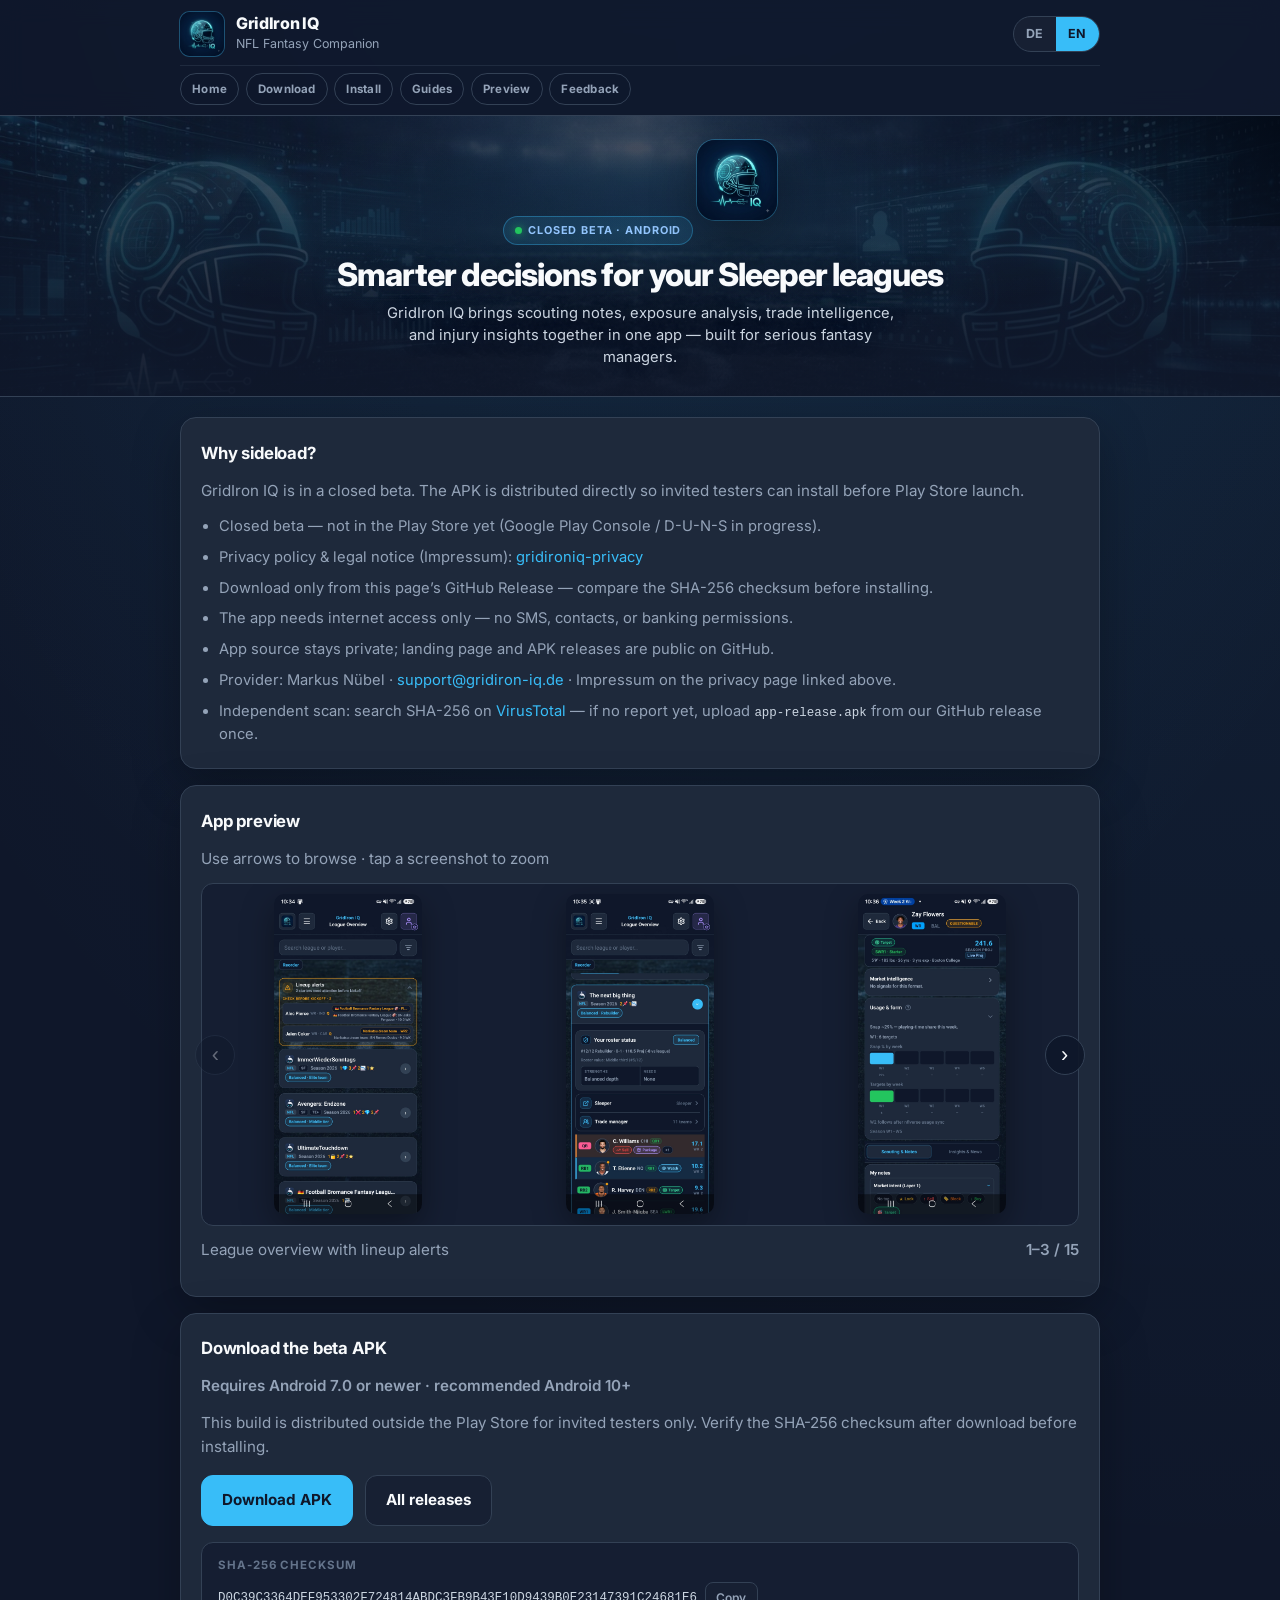
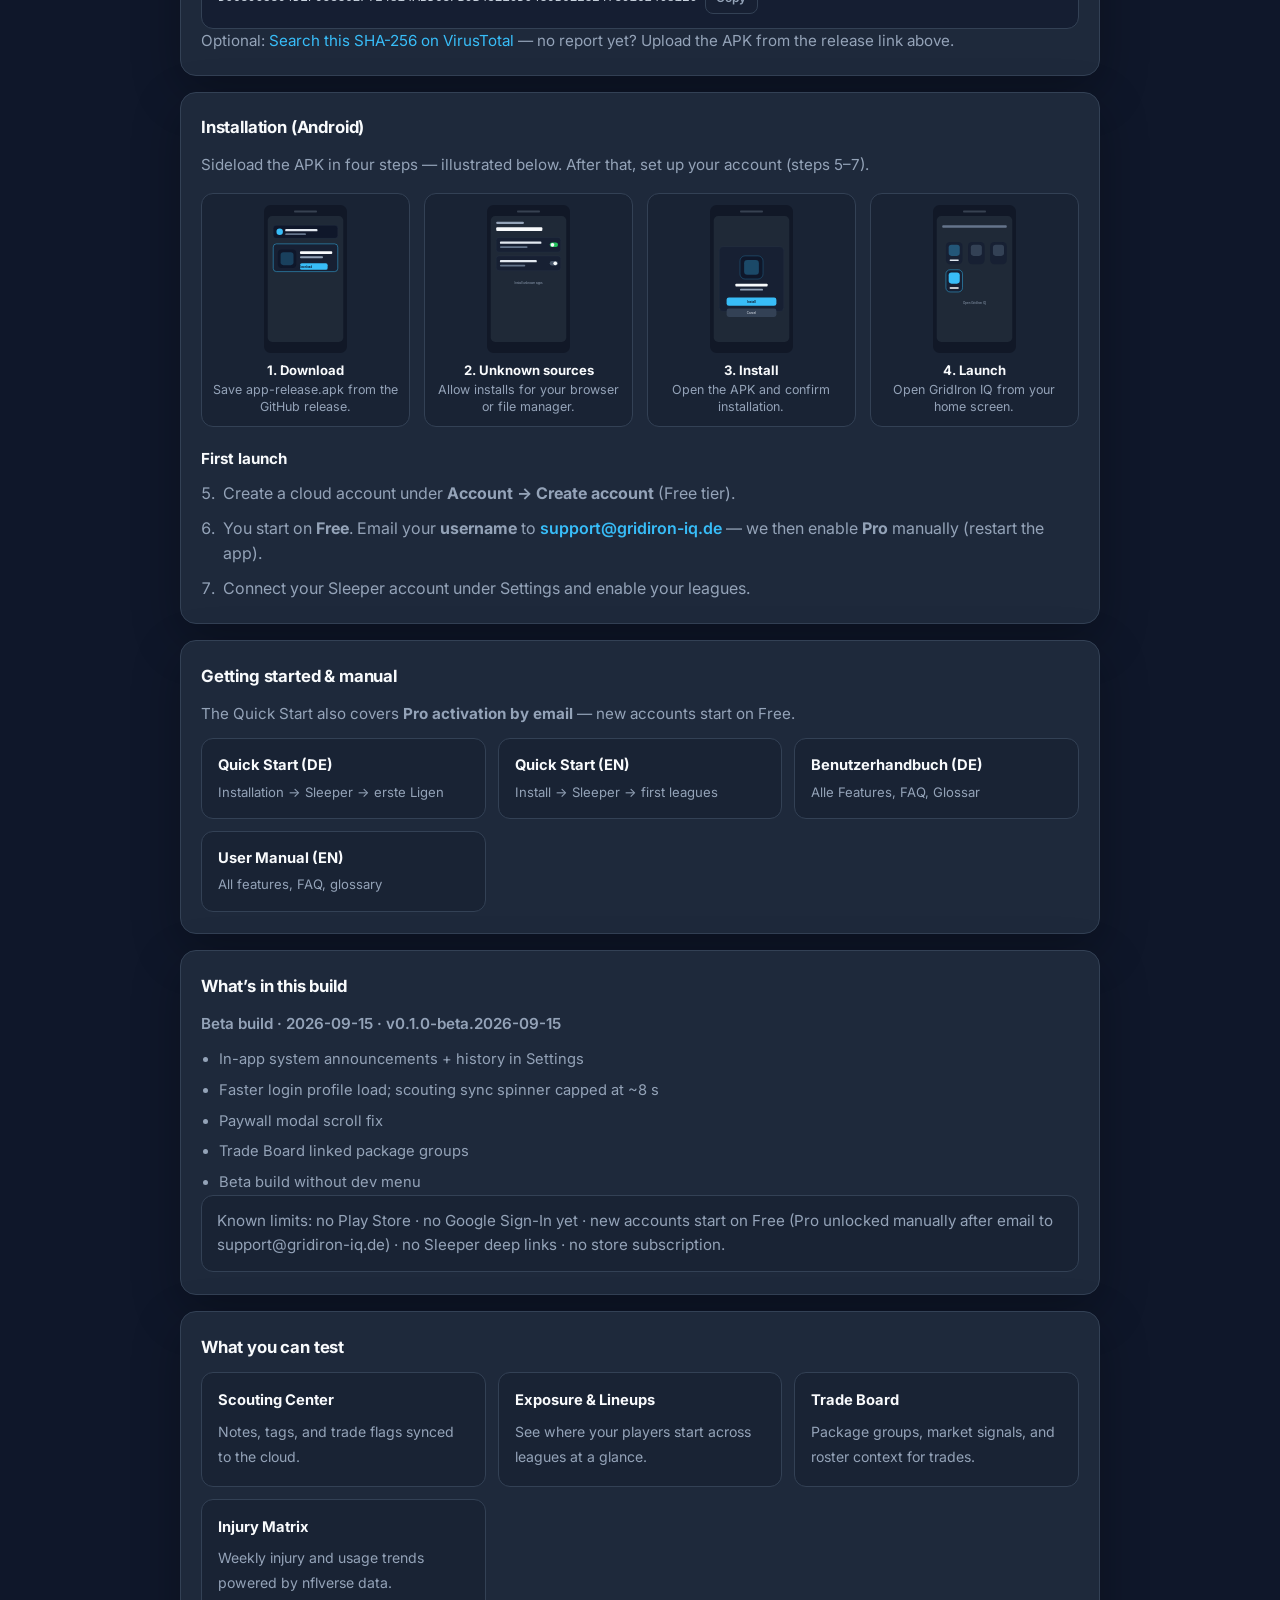
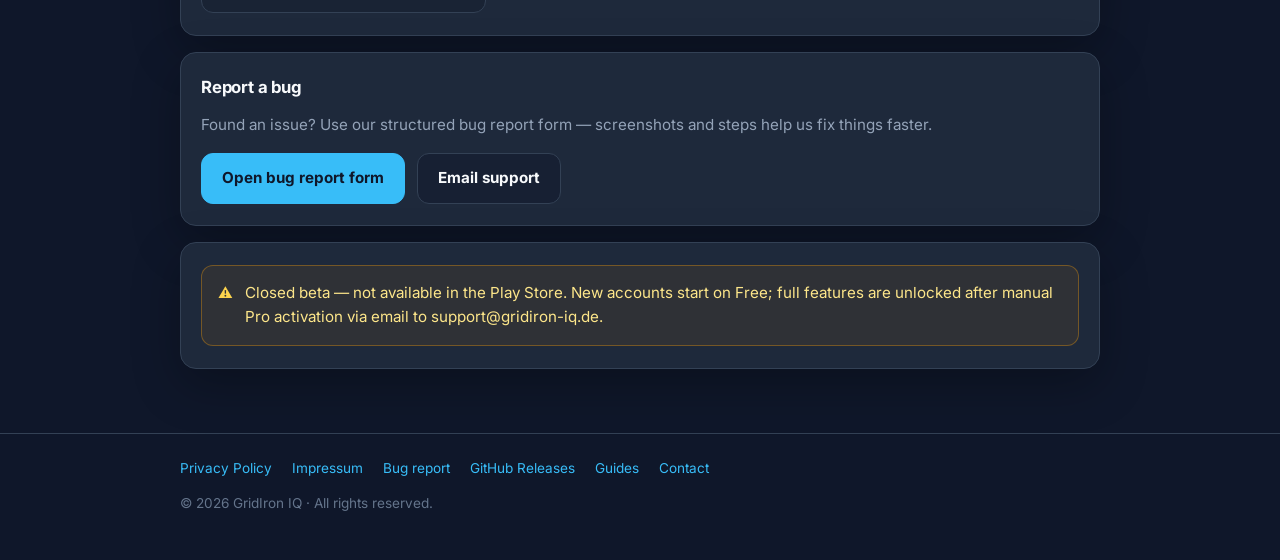
==== commit 42d8322c: "Remove KI Advisor from docs and clarify beta Pro activation. Handbooks show Free and Pro only; quick" ====
--- a/index.html
+++ b/index.html
@@ -1021,14 +1021,14 @@
         <h3 class="install-subtitle" data-i18n="install.afterTitle">First launch</h3>
         <ol class="steps" start="5">
           <li data-i18n="install.step5">Create a cloud account under <strong>Account → Create account</strong> (Free tier).</li>
-          <li data-i18n="install.step6">Send a short email with your <strong>username</strong> to <a href="mailto:support@gridiron-iq.de">support@gridiron-iq.de</a> — we manually enable Pro for beta testers.</li>
+          <li data-i18n="install.step6">You start on <strong>Free</strong>. Email your <strong>username</strong> to <a href="mailto:support@gridiron-iq.de">support@gridiron-iq.de</a> — we then enable <strong>Pro</strong> manually (restart the app).</li>
           <li data-i18n="install.step7">Connect your Sleeper account under Settings and enable your leagues.</li>
         </ol>
       </section>
 
       <section class="card section-guides" id="guides">
         <h2 data-i18n="guides.title">Getting started &amp; manual</h2>
-        <p data-i18n="guides.lead">After installation: Quick Start for your first session, User Manual for all features.</p>
+        <p data-i18n="guides.lead">The Quick Start also covers <strong>Pro activation by email</strong> — new accounts start on Free.</p>
         <div class="guide-links">
           <a class="guide-link" href="guide/quickstart-de.html" data-i18n="guides.quickstartDe">
             <strong>Quick Start (DE)</strong>
@@ -1234,10 +1234,10 @@
         'install.visual4': '<strong>4. Starten</strong> GridIron IQ vom Home-Bildschirm öffnen.',
         'install.afterTitle': 'Erster Start',
         'install.step5': 'Cloud-Konto unter <strong>Konto → Konto erstellen</strong> anlegen (Free-Tier).',
-        'install.step6': 'Kurze E-Mail mit deinem <strong>Benutzernamen</strong> an <a href="mailto:support@gridiron-iq.de">support@gridiron-iq.de</a> — wir schalten Pro für Beta-Tester manuell frei.',
+        'install.step6': 'Du startest als <strong>Free</strong>. E-Mail mit <strong>Benutzernamen</strong> an <a href="mailto:support@gridiron-iq.de">support@gridiron-iq.de</a> — danach schalten wir <strong>Pro</strong> manuell frei (App neu starten).',
         'install.step7': 'Sleeper-Account unter Einstellungen verbinden und Ligen aktivieren.',
         'guides.title': 'Einstieg & Handbuch',
-        'guides.lead': 'Nach der Installation: Quick Start für die ersten Schritte, Benutzerhandbuch für alle Features.',
+        'guides.lead': 'Quick Start erklärt auch die <strong>Pro-Freischaltung per E-Mail</strong> — neue Konten starten als Free.',
         'guides.quickstartDe': '<strong>Quick Start (DE)</strong><span>Installation → Sleeper → erste Ligen</span>',
         'guides.quickstartEn': '<strong>Quick Start (EN)</strong><span>Install → Sleeper → first leagues</span>',
         'guides.manualDe': '<strong>Benutzerhandbuch (DE)</strong><span>Alle Features, FAQ, Glossar</span>',
@@ -1331,10 +1331,10 @@
         'install.visual4': '<strong>4. Launch</strong> Open GridIron IQ from your home screen.',
         'install.afterTitle': 'First launch',
         'install.step5': 'Create a cloud account under <strong>Account → Create account</strong> (Free tier).',
-        'install.step6': 'Then send a short email with your <strong>username</strong> to <a href="mailto:support@gridiron-iq.de">support@gridiron-iq.de</a> — we manually enable Pro for beta testers.',
+        'install.step6': 'You start on <strong>Free</strong>. Email your <strong>username</strong> to <a href="mailto:support@gridiron-iq.de">support@gridiron-iq.de</a> — we then enable <strong>Pro</strong> manually (restart the app).',
         'install.step7': 'Connect your Sleeper account under Settings and enable your leagues.',
         'guides.title': 'Getting started & manual',
-        'guides.lead': 'After installation: Quick Start for your first session, User Manual for all features.',
+        'guides.lead': 'The Quick Start also covers <strong>Pro activation by email</strong> — new accounts start on Free.',
         'guides.quickstartDe': '<strong>Quick Start (DE)</strong><span>Installation → Sleeper → erste Ligen</span>',
         'guides.quickstartEn': '<strong>Quick Start (EN)</strong><span>Install → Sleeper → first leagues</span>',
         'guides.manualDe': '<strong>Benutzerhandbuch (DE)</strong><span>Alle Features, FAQ, Glossar</span>',
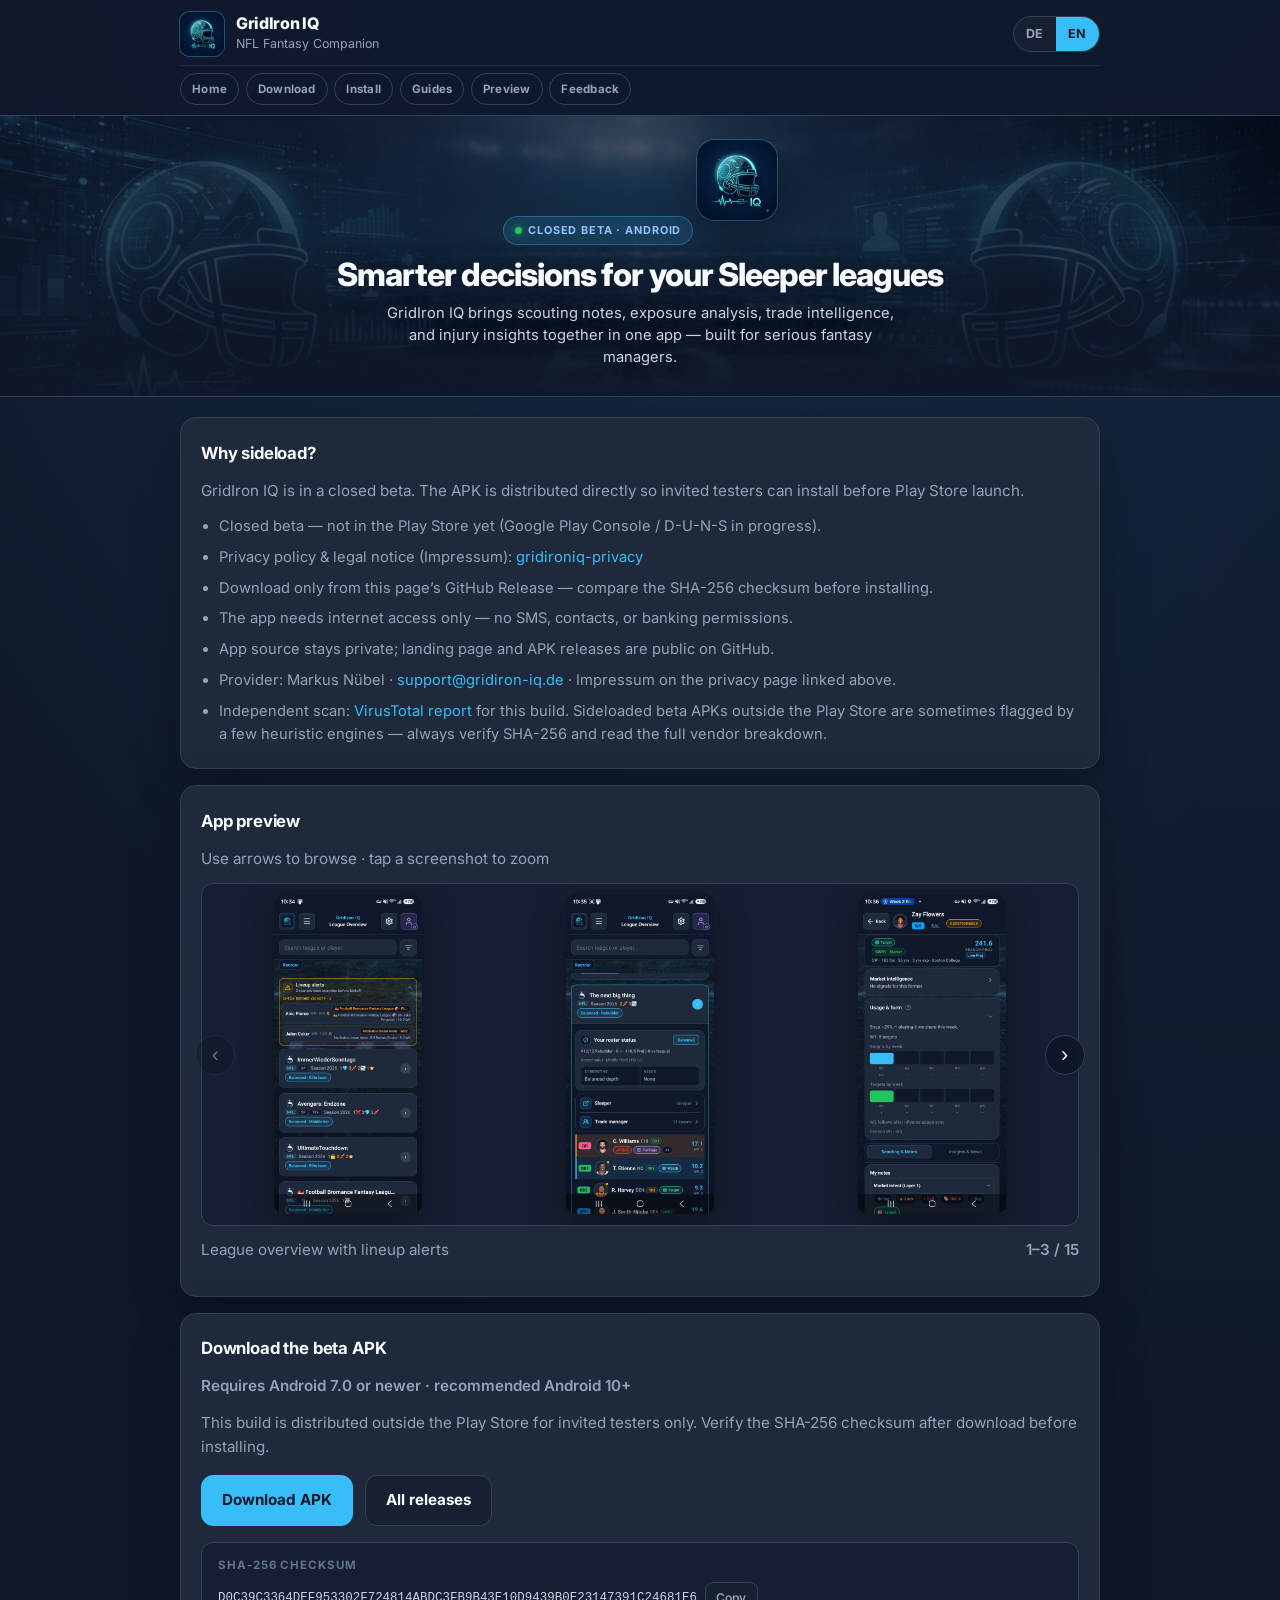
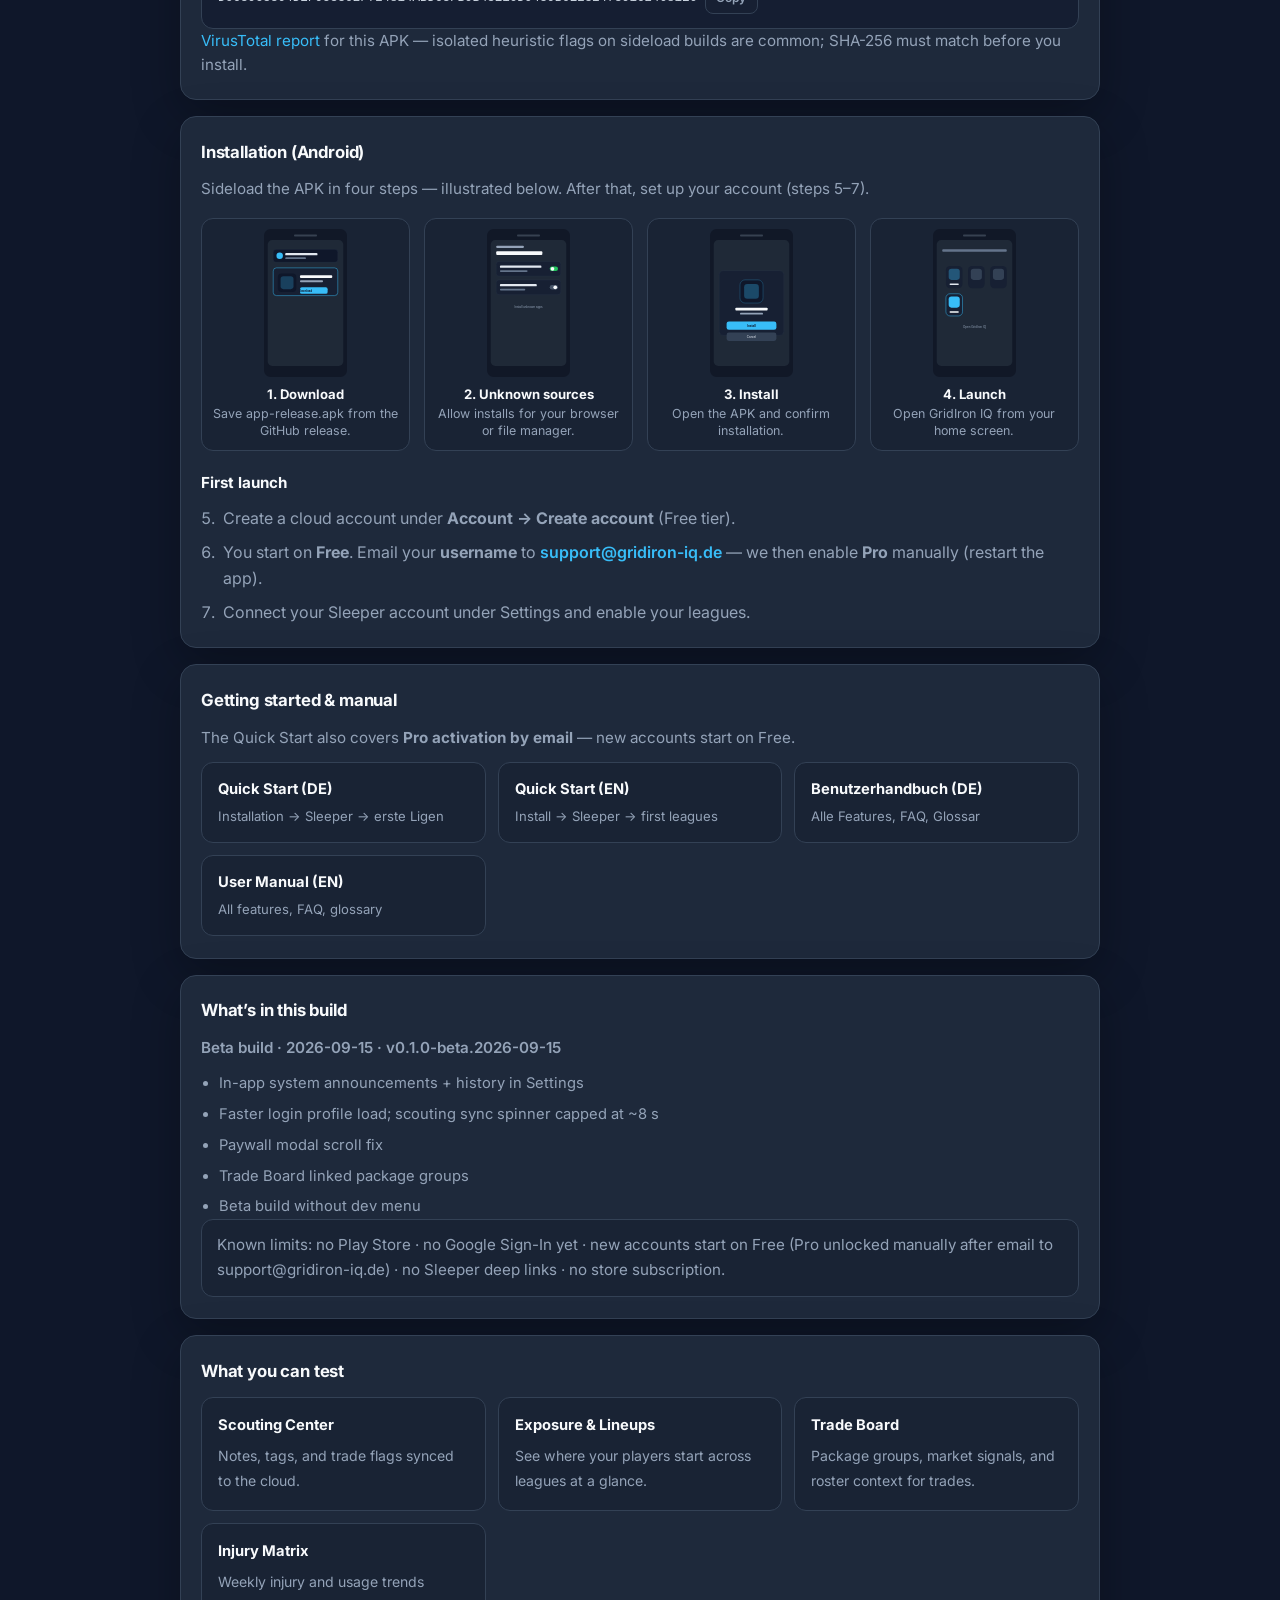
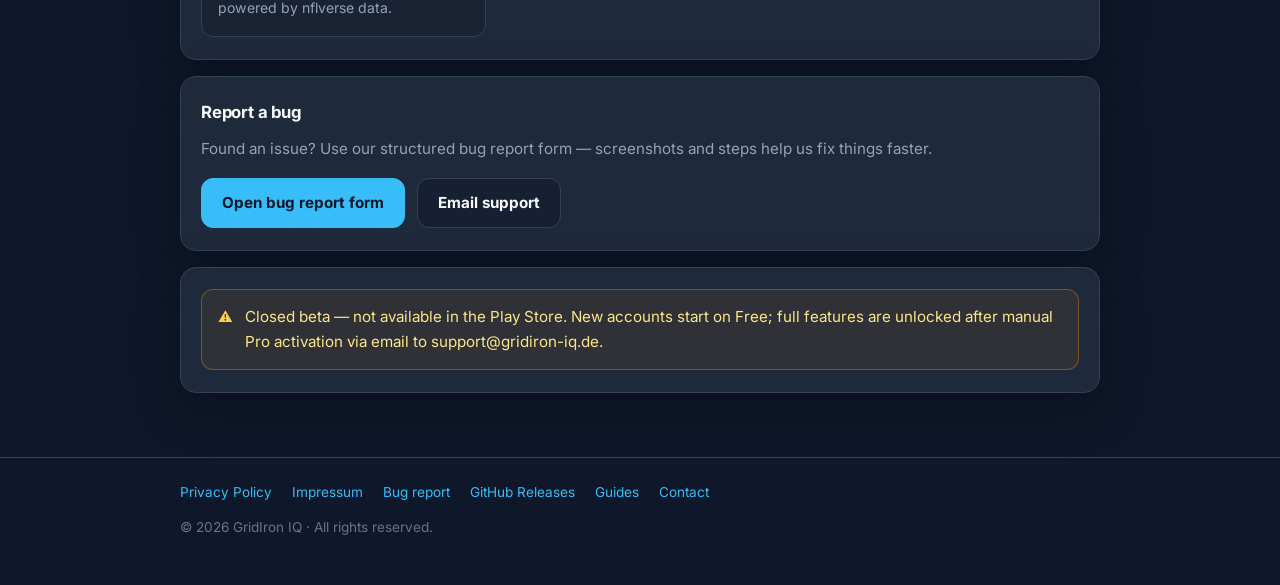
==== commit b4af1185: "Link VirusTotal to live file report and note sideload heuristics. Replace hash search links after AP" ====
--- a/index.html
+++ b/index.html
@@ -950,7 +950,7 @@
           <li data-i18n="trust.item4">The app needs internet access only — no SMS, contacts, or banking permissions.</li>
           <li data-i18n="trust.item5">App source stays private; landing page and APK releases are public on GitHub.</li>
           <li data-i18n="trust.item6">Provider: Markus Nübel · <a href="mailto:support@gridiron-iq.de">support@gridiron-iq.de</a> · Impressum on the privacy page linked above.</li>
-          <li data-i18n="trust.item7">Independent scan: search SHA-256 on <a href="https://www.virustotal.com/gui/home/search?query=d0c39c3364def953302f724814abdc3fb9b43e10d9439b0e23147391c24681e6" target="_blank" rel="noopener noreferrer">VirusTotal</a> — if no report yet, upload <code>app-release.apk</code> from our GitHub release once.</li>
+          <li data-i18n="trust.item7">Independent scan: <a href="https://www.virustotal.com/gui/file/d0c39c3364def953302f724814abdc3fb9b43e10d9439b0e23147391c24681e6" target="_blank" rel="noopener noreferrer">VirusTotal report</a> for this build. Sideloaded beta APKs outside the Play Store are sometimes flagged by a few heuristic engines — always verify SHA-256 and read the full vendor breakdown.</li>
         </ul>
       </section>
 
@@ -993,7 +993,7 @@
           </div>
         </div>
         <p class="scan-link" data-i18n="download.virustotal">
-          Optional: <a href="https://www.virustotal.com/gui/home/search?query=d0c39c3364def953302f724814abdc3fb9b43e10d9439b0e23147391c24681e6" target="_blank" rel="noopener noreferrer">Search this SHA-256 on VirusTotal</a> — no report yet? Upload the APK from the release link above.
+          <a href="https://www.virustotal.com/gui/file/d0c39c3364def953302f724814abdc3fb9b43e10d9439b0e23147391c24681e6" target="_blank" rel="noopener noreferrer">VirusTotal report</a> for this APK — isolated heuristic flags on sideload builds are common; SHA-256 must match before you install.
         </p>
       </section>
 
@@ -1142,6 +1142,7 @@
 
   <script>
     const SHA256 = 'D0C39C3364DEF953302F724814ABDC3FB9B43E10D9439B0E23147391C24681E6';
+    const VIRUSTOTAL_FILE_URL = 'https://www.virustotal.com/gui/file/d0c39c3364def953302f724814abdc3fb9b43e10d9439b0e23147391c24681e6';
     const RELEASE_URL = 'https://github.com/nuebelm/gridironiq-beta/releases/latest';
     // Paste Google Form short link after creation — see docs/ops/28-closed-beta-program.md §4.1
     const FEEDBACK_FORM_URL = 'https://forms.gle/SdjZ9QX6i1RYQMut5';
@@ -1189,7 +1190,7 @@
         'trust.item4': 'Die App benötigt nur Internet — kein Zugriff auf SMS, Kontakte oder Banking.',
         'trust.item5': 'App-Quellcode bleibt privat; Landing Page und APK-Releases sind öffentlich auf GitHub.',
         'trust.item6': 'Anbieter: Markus Nübel · <a href="mailto:support@gridiron-iq.de">support@gridiron-iq.de</a> · Impressum auf der verlinkten Datenschutzseite.',
-        'trust.item7': 'Unabhängiger Scan: SHA-256 auf <a href="https://www.virustotal.com/gui/home/search?query=d0c39c3364def953302f724814abdc3fb9b43e10d9439b0e23147391c24681e6" target="_blank" rel="noopener noreferrer">VirusTotal</a> suchen — noch kein Report? <code>app-release.apk</code> vom GitHub Release einmal hochladen.',
+        'trust.item7': 'Unabhängiger Scan: <a href="' + VIRUSTOTAL_FILE_URL + '" target="_blank" rel="noopener noreferrer">VirusTotal-Report</a> zu diesem Build. Bei sideload-APKs außerhalb des Play Stores melden einzelne Heuristik-Scanner oft False Positives — SHA-256 vergleichen und die Analyse im Detail prüfen.',
         'changelog.title': 'Dieser Build',
         'changelog.meta': 'Beta-Build · 2026-09-15 · v0.1.0-beta.2026-09-15',
         'changelog.item1': 'System-Infos in der App + Verlauf in Einstellungen',
@@ -1225,7 +1226,7 @@
         'download.hashLabel': 'SHA-256 Prüfsumme',
         'download.copy': 'Kopieren',
         'download.copied': 'Kopiert',
-        'download.virustotal': 'Optional: <a href="https://www.virustotal.com/gui/home/search?query=d0c39c3364def953302f724814abdc3fb9b43e10d9439b0e23147391c24681e6" target="_blank" rel="noopener noreferrer">SHA-256 auf VirusTotal suchen</a> — noch kein Report? APK vom Release oben hochladen.',
+        'download.virustotal': '<a href="' + VIRUSTOTAL_FILE_URL + '" target="_blank" rel="noopener noreferrer">VirusTotal-Report</a> zu dieser APK — vereinzelt Heuristik-Treffer bei Sideload sind üblich; SHA-256 muss vor Installation übereinstimmen.',
         'install.title': 'Installation (Android)',
         'install.lead': 'APK sideloaden in vier Schritten — unten illustriert. Danach Konto einrichten (Schritte 5–7).',
         'install.visual1': '<strong>1. Download</strong> app-release.apk vom GitHub Release speichern.',
@@ -1286,7 +1287,7 @@
         'trust.item4': 'The app needs internet access only — no SMS, contacts, or banking permissions.',
         'trust.item5': 'App source stays private; landing page and APK releases are public on GitHub.',
         'trust.item6': 'Provider: Markus Nübel · <a href="mailto:support@gridiron-iq.de">support@gridiron-iq.de</a> · Impressum on the privacy page linked above.',
-        'trust.item7': 'Independent scan: search SHA-256 on <a href="https://www.virustotal.com/gui/home/search?query=d0c39c3364def953302f724814abdc3fb9b43e10d9439b0e23147391c24681e6" target="_blank" rel="noopener noreferrer">VirusTotal</a> — if no report yet, upload <code>app-release.apk</code> from our GitHub release once.',
+        'trust.item7': 'Independent scan: <a href="' + VIRUSTOTAL_FILE_URL + '" target="_blank" rel="noopener noreferrer">VirusTotal report</a> for this build. Sideloaded beta APKs outside the Play Store are sometimes flagged by a few heuristic engines — always verify SHA-256 and read the full vendor breakdown.',
         'changelog.title': 'What’s in this build',
         'changelog.meta': 'Beta build · 2026-09-15 · v0.1.0-beta.2026-09-15',
         'changelog.item1': 'In-app system announcements + history in Settings',
@@ -1322,7 +1323,7 @@
         'download.hashLabel': 'SHA-256 checksum',
         'download.copy': 'Copy',
         'download.copied': 'Copied',
-        'download.virustotal': 'Optional: <a href="https://www.virustotal.com/gui/home/search?query=d0c39c3364def953302f724814abdc3fb9b43e10d9439b0e23147391c24681e6" target="_blank" rel="noopener noreferrer">Search this SHA-256 on VirusTotal</a> — no report yet? Upload the APK from the release link above.',
+        'download.virustotal': '<a href="' + VIRUSTOTAL_FILE_URL + '" target="_blank" rel="noopener noreferrer">VirusTotal report</a> for this APK — isolated heuristic flags on sideload builds are common; SHA-256 must match before you install.',
         'install.title': 'Installation (Android)',
         'install.lead': 'Sideload the APK in four steps — illustrated below. After that, set up your account (steps 5–7).',
         'install.visual1': '<strong>1. Download</strong> Save app-release.apk from the GitHub release.',
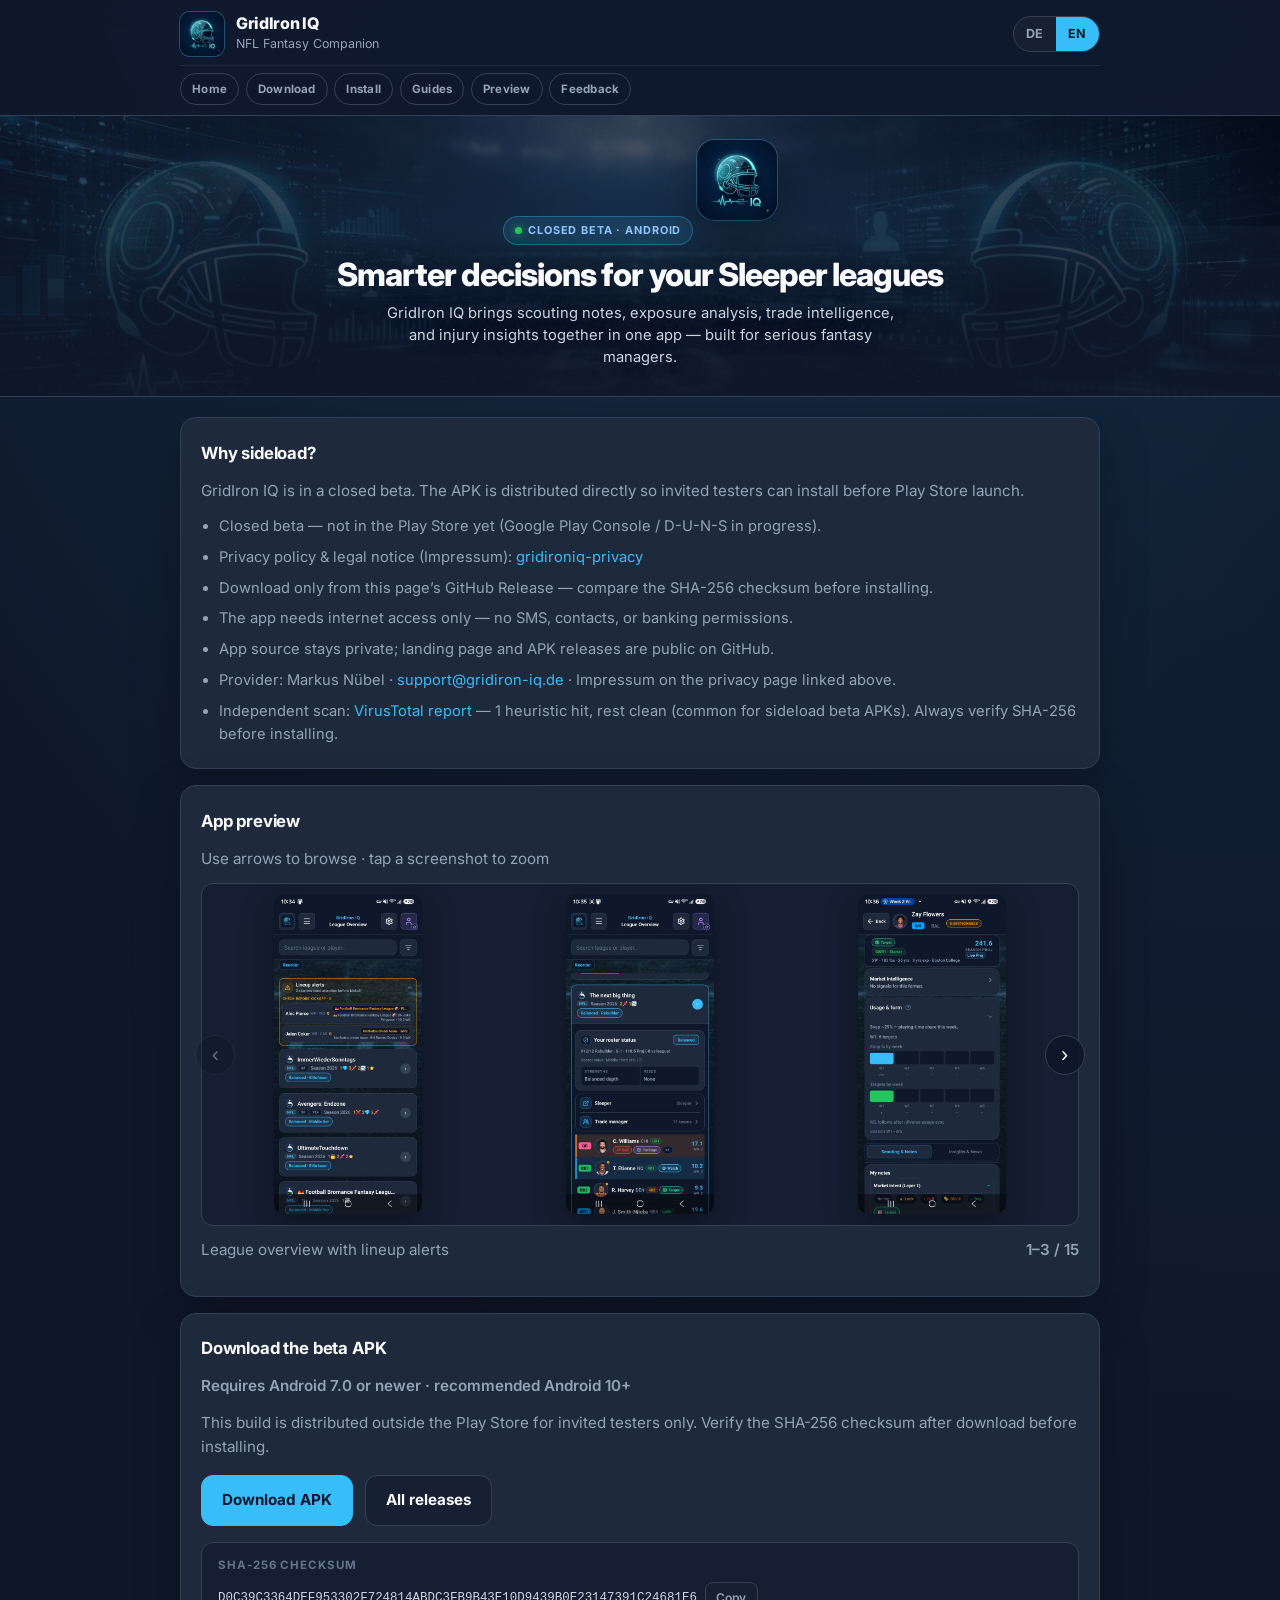
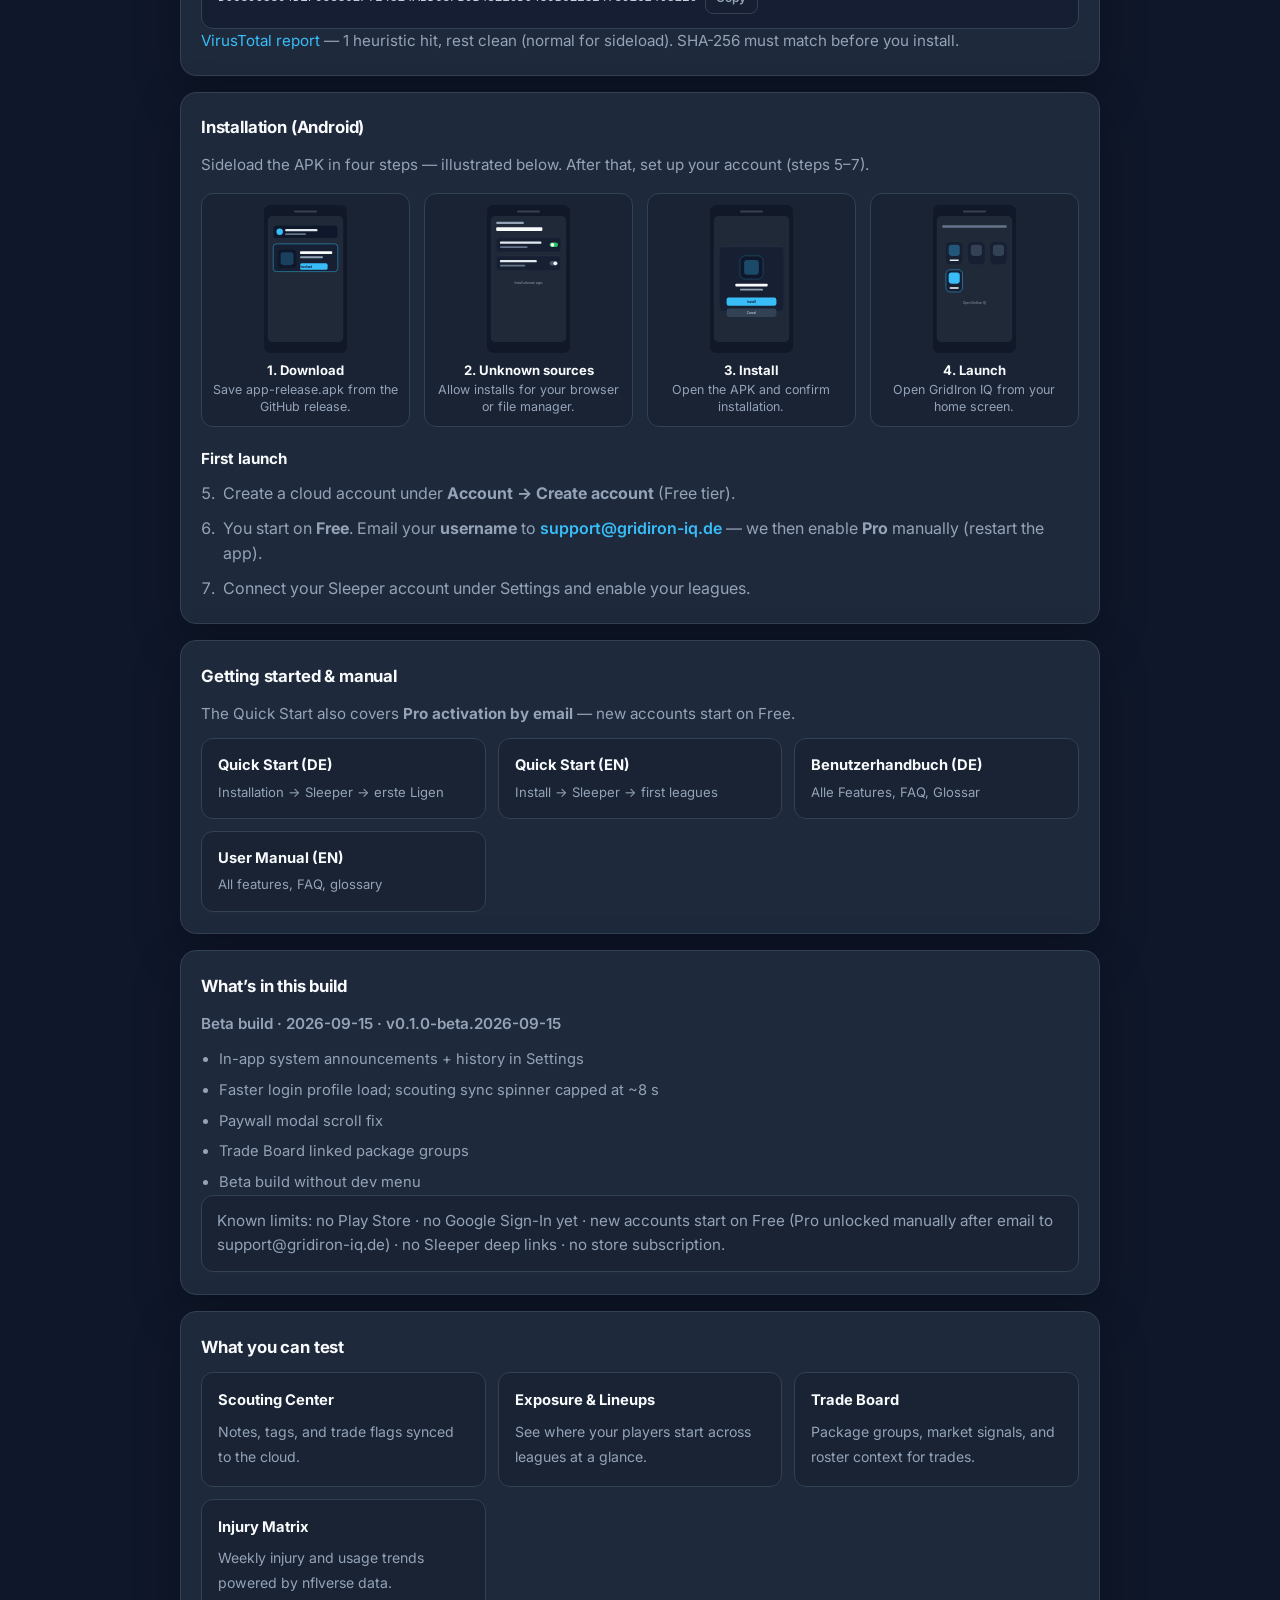
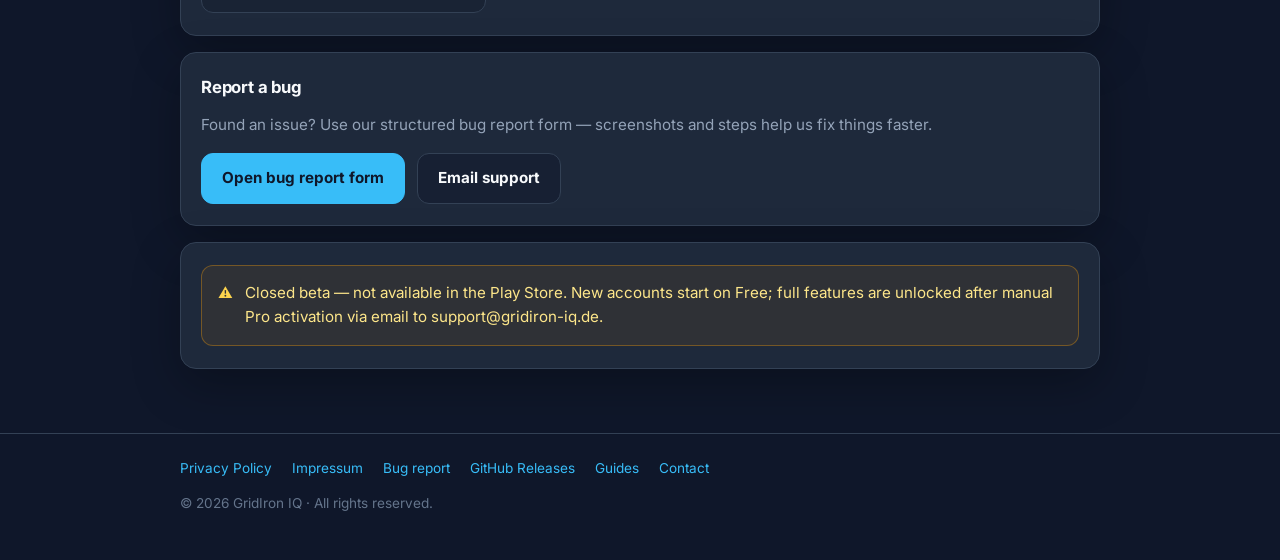
==== commit 9911ffa5: "Note one VirusTotal heuristic hit with rest clean on landing. Sets tester expectations for sideload " ====
--- a/index.html
+++ b/index.html
@@ -950,7 +950,7 @@
           <li data-i18n="trust.item4">The app needs internet access only — no SMS, contacts, or banking permissions.</li>
           <li data-i18n="trust.item5">App source stays private; landing page and APK releases are public on GitHub.</li>
           <li data-i18n="trust.item6">Provider: Markus Nübel · <a href="mailto:support@gridiron-iq.de">support@gridiron-iq.de</a> · Impressum on the privacy page linked above.</li>
-          <li data-i18n="trust.item7">Independent scan: <a href="https://www.virustotal.com/gui/file/d0c39c3364def953302f724814abdc3fb9b43e10d9439b0e23147391c24681e6" target="_blank" rel="noopener noreferrer">VirusTotal report</a> for this build. Sideloaded beta APKs outside the Play Store are sometimes flagged by a few heuristic engines — always verify SHA-256 and read the full vendor breakdown.</li>
+          <li data-i18n="trust.item7">Independent scan: <a href="https://www.virustotal.com/gui/file/d0c39c3364def953302f724814abdc3fb9b43e10d9439b0e23147391c24681e6" target="_blank" rel="noopener noreferrer">VirusTotal report</a> — 1 heuristic hit, rest clean (common for sideload beta APKs). Always verify SHA-256 before installing.</li>
         </ul>
       </section>
 
@@ -993,7 +993,7 @@
           </div>
         </div>
         <p class="scan-link" data-i18n="download.virustotal">
-          <a href="https://www.virustotal.com/gui/file/d0c39c3364def953302f724814abdc3fb9b43e10d9439b0e23147391c24681e6" target="_blank" rel="noopener noreferrer">VirusTotal report</a> for this APK — isolated heuristic flags on sideload builds are common; SHA-256 must match before you install.
+          <a href="https://www.virustotal.com/gui/file/d0c39c3364def953302f724814abdc3fb9b43e10d9439b0e23147391c24681e6" target="_blank" rel="noopener noreferrer">VirusTotal report</a> — 1 heuristic hit, rest clean (normal for sideload). SHA-256 must match before you install.
         </p>
       </section>
 
@@ -1190,7 +1190,7 @@
         'trust.item4': 'Die App benötigt nur Internet — kein Zugriff auf SMS, Kontakte oder Banking.',
         'trust.item5': 'App-Quellcode bleibt privat; Landing Page und APK-Releases sind öffentlich auf GitHub.',
         'trust.item6': 'Anbieter: Markus Nübel · <a href="mailto:support@gridiron-iq.de">support@gridiron-iq.de</a> · Impressum auf der verlinkten Datenschutzseite.',
-        'trust.item7': 'Unabhängiger Scan: <a href="' + VIRUSTOTAL_FILE_URL + '" target="_blank" rel="noopener noreferrer">VirusTotal-Report</a> zu diesem Build. Bei sideload-APKs außerhalb des Play Stores melden einzelne Heuristik-Scanner oft False Positives — SHA-256 vergleichen und die Analyse im Detail prüfen.',
+        'trust.item7': 'Unabhängiger Scan: <a href="' + VIRUSTOTAL_FILE_URL + '" target="_blank" rel="noopener noreferrer">VirusTotal-Report</a> — 1 Heuristik-Treffer, Rest clean (bei sideload-APKs üblich). SHA-256 vor Installation vergleichen.',
         'changelog.title': 'Dieser Build',
         'changelog.meta': 'Beta-Build · 2026-09-15 · v0.1.0-beta.2026-09-15',
         'changelog.item1': 'System-Infos in der App + Verlauf in Einstellungen',
@@ -1226,7 +1226,7 @@
         'download.hashLabel': 'SHA-256 Prüfsumme',
         'download.copy': 'Kopieren',
         'download.copied': 'Kopiert',
-        'download.virustotal': '<a href="' + VIRUSTOTAL_FILE_URL + '" target="_blank" rel="noopener noreferrer">VirusTotal-Report</a> zu dieser APK — vereinzelt Heuristik-Treffer bei Sideload sind üblich; SHA-256 muss vor Installation übereinstimmen.',
+        'download.virustotal': '<a href="' + VIRUSTOTAL_FILE_URL + '" target="_blank" rel="noopener noreferrer">VirusTotal-Report</a> — 1 Heuristik-Treffer, Rest clean (bei Sideload normal). SHA-256 muss vor Installation übereinstimmen.',
         'install.title': 'Installation (Android)',
         'install.lead': 'APK sideloaden in vier Schritten — unten illustriert. Danach Konto einrichten (Schritte 5–7).',
         'install.visual1': '<strong>1. Download</strong> app-release.apk vom GitHub Release speichern.',
@@ -1287,7 +1287,7 @@
         'trust.item4': 'The app needs internet access only — no SMS, contacts, or banking permissions.',
         'trust.item5': 'App source stays private; landing page and APK releases are public on GitHub.',
         'trust.item6': 'Provider: Markus Nübel · <a href="mailto:support@gridiron-iq.de">support@gridiron-iq.de</a> · Impressum on the privacy page linked above.',
-        'trust.item7': 'Independent scan: <a href="' + VIRUSTOTAL_FILE_URL + '" target="_blank" rel="noopener noreferrer">VirusTotal report</a> for this build. Sideloaded beta APKs outside the Play Store are sometimes flagged by a few heuristic engines — always verify SHA-256 and read the full vendor breakdown.',
+        'trust.item7': 'Independent scan: <a href="' + VIRUSTOTAL_FILE_URL + '" target="_blank" rel="noopener noreferrer">VirusTotal report</a> — 1 heuristic hit, rest clean (common for sideload beta APKs). Always verify SHA-256 before installing.',
         'changelog.title': 'What’s in this build',
         'changelog.meta': 'Beta build · 2026-09-15 · v0.1.0-beta.2026-09-15',
         'changelog.item1': 'In-app system announcements + history in Settings',
@@ -1323,7 +1323,7 @@
         'download.hashLabel': 'SHA-256 checksum',
         'download.copy': 'Copy',
         'download.copied': 'Copied',
-        'download.virustotal': '<a href="' + VIRUSTOTAL_FILE_URL + '" target="_blank" rel="noopener noreferrer">VirusTotal report</a> for this APK — isolated heuristic flags on sideload builds are common; SHA-256 must match before you install.',
+        'download.virustotal': '<a href="' + VIRUSTOTAL_FILE_URL + '" target="_blank" rel="noopener noreferrer">VirusTotal report</a> — 1 heuristic hit, rest clean (normal for sideload). SHA-256 must match before you install.',
         'install.title': 'Installation (Android)',
         'install.lead': 'Sideload the APK in four steps — illustrated below. After that, set up your account (steps 5–7).',
         'install.visual1': '<strong>1. Download</strong> Save app-release.apk from the GitHub release.',
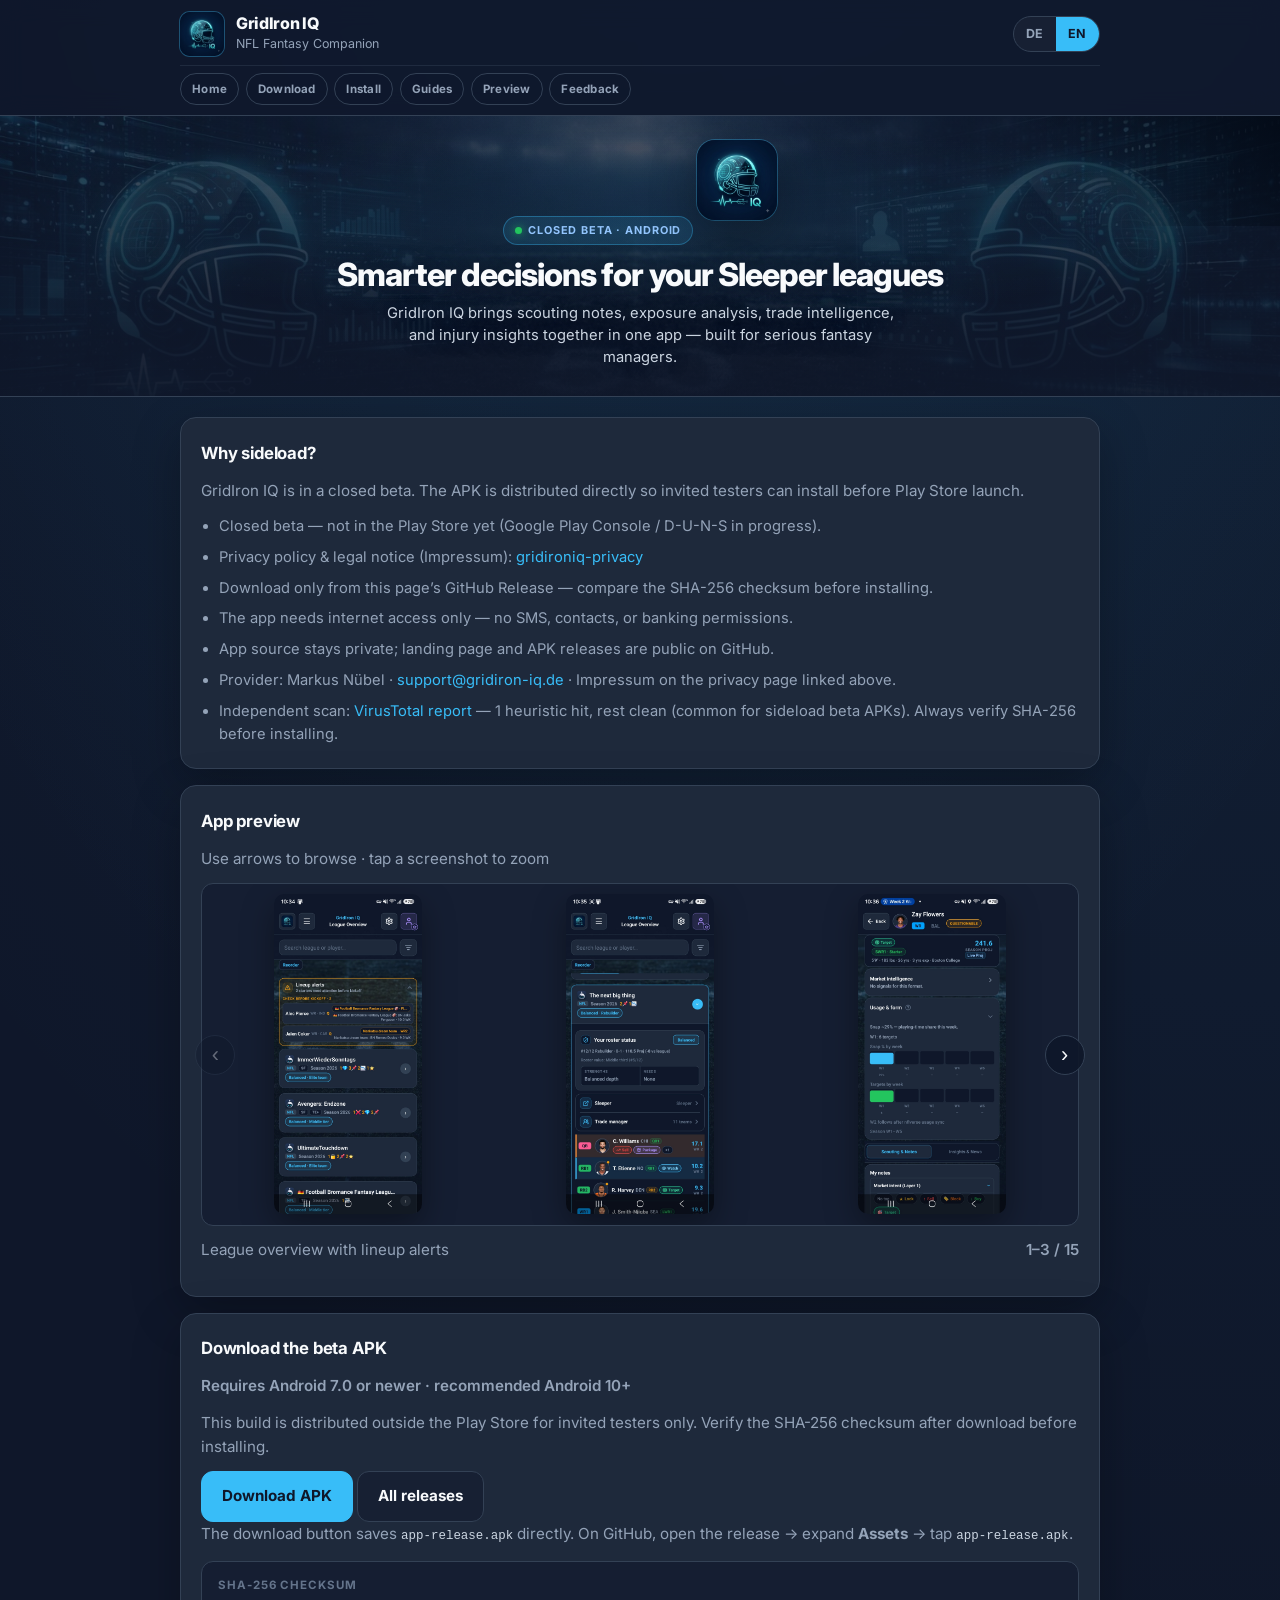
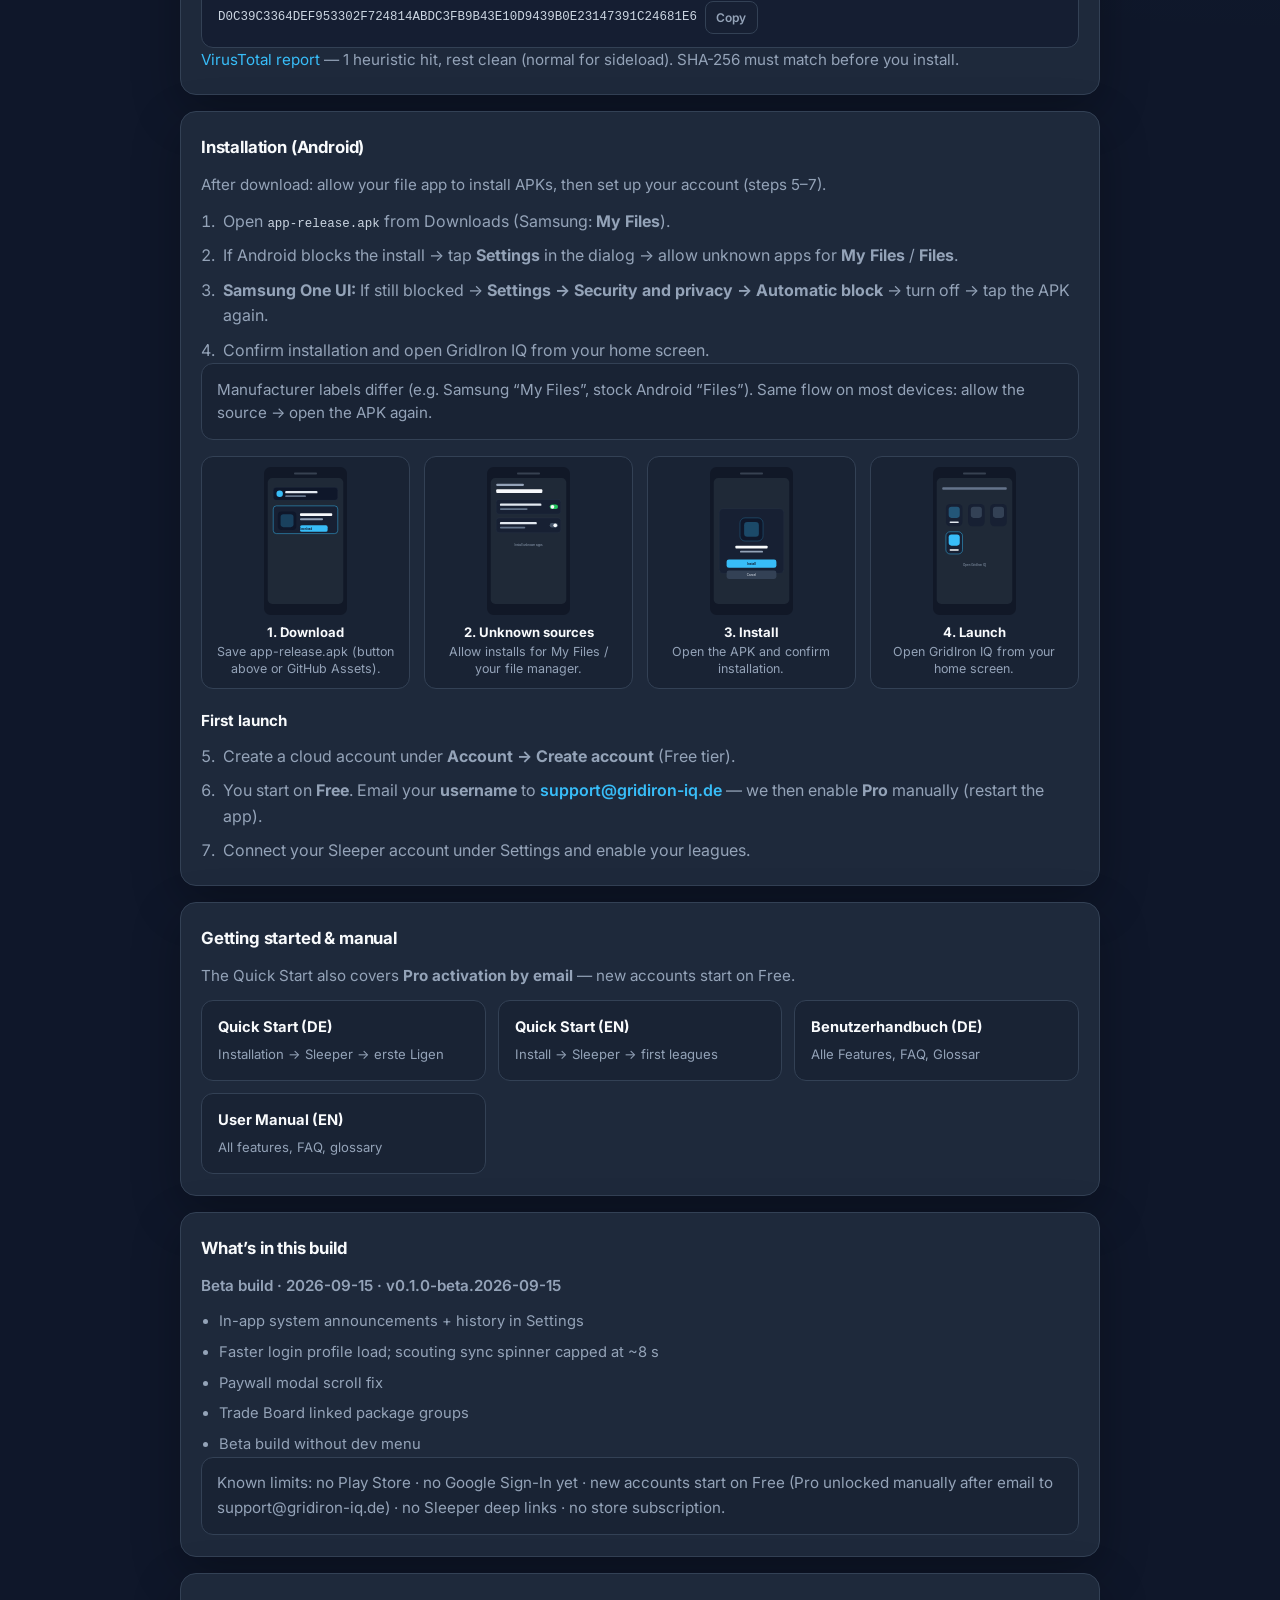
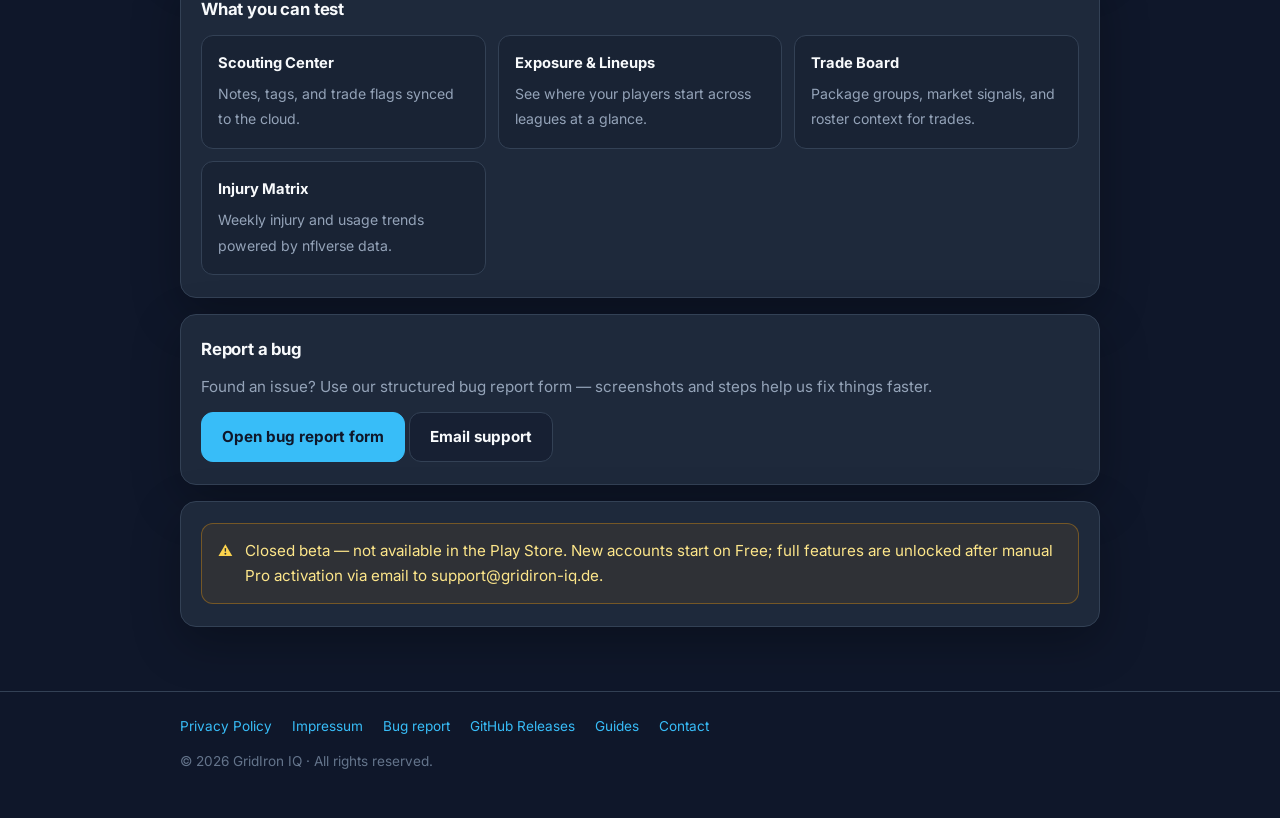
==== commit f55799b3: "Clarify APK download and Samsung sideload install steps. Direct app-release.apk download link, GitHu" ====
--- a/index.html
+++ b/index.html
@@ -423,11 +423,26 @@
       font-size: 0.88rem;
     }
 
-    .download-row {
-      display: flex;
-      flex-wrap: wrap;
-      gap: 0.75rem;
-      margin-top: 1rem;
+    .download-hint {
+      margin: 0.85rem 0 0;
+      font-size: 0.88rem;
+      color: var(--text-secondary);
+      line-height: 1.55;
+    }
+
+    .install-note {
+      margin: 1rem 0 0;
+      padding: 0.85rem 0.95rem;
+      border-radius: var(--radius);
+      border: 1px solid var(--border);
+      background: rgba(15, 23, 42, 0.35);
+      color: var(--text-secondary);
+      font-size: 0.88rem;
+      line-height: 1.55;
+    }
+
+    .install-steps {
+      margin: 0 0 1rem;
     }
 
     .btn {
@@ -978,13 +993,16 @@
           This build is distributed outside the Play Store for invited testers only. Verify the SHA-256 checksum after download before installing.
         </p>
         <div class="download-row">
-          <a class="btn btn-primary" id="download-link" href="https://github.com/nuebelm/gridironiq-beta/releases/latest" data-i18n="download.cta">
+          <a class="btn btn-primary" id="download-link" href="https://github.com/nuebelm/gridironiq-beta/releases/download/v0.1.0-beta.2026-09-15/app-release.apk" data-i18n="download.cta">
             Download APK
           </a>
-          <a class="btn btn-secondary" href="https://github.com/nuebelm/gridironiq-beta/releases" data-i18n="download.releases">
+          <a class="btn btn-secondary" id="release-link" href="https://github.com/nuebelm/gridironiq-beta/releases/latest" data-i18n="download.releases">
             All releases
           </a>
         </div>
+        <p class="download-hint" data-i18n="download.hint">
+          The download button saves <code>app-release.apk</code> directly. On GitHub, open the release → expand <strong>Assets</strong> → tap <code>app-release.apk</code>.
+        </p>
         <div class="hash-box">
           <span class="hash-label" data-i18n="download.hashLabel">SHA-256 checksum</span>
           <div class="hash-value">
@@ -999,7 +1017,14 @@
 
       <section class="card section-install" id="install">
         <h2 data-i18n="install.title">Installation (Android)</h2>
-        <p data-i18n="install.lead">Sideload the APK in four steps — illustrated below. After that, set up your account (steps 5–7).</p>
+        <p data-i18n="install.lead">After download: allow your file app to install APKs, then set up your account (steps 5–7).</p>
+        <ol class="steps install-steps">
+          <li data-i18n="install.step1">Open <code>app-release.apk</code> from Downloads (Samsung: <strong>My Files</strong>).</li>
+          <li data-i18n="install.step2">If Android blocks the install → tap <strong>Settings</strong> in the dialog → allow unknown apps for <strong>My Files</strong> / <strong>Files</strong> (or the app you used).</li>
+          <li data-i18n="install.step3"><strong>Samsung One UI:</strong> If still blocked → <strong>Settings → Security and privacy → Automatic block</strong> → turn off → tap the APK again.</li>
+          <li data-i18n="install.step4">Confirm installation and open GridIron IQ from your home screen.</li>
+        </ol>
+        <p class="install-note" data-i18n="install.note">Manufacturer labels differ (e.g. Samsung “My Files”, stock Android “Files”). Same flow on most devices: allow the source → open the APK again.</p>
         <div class="install-visual">
           <figure>
             <img src="assets/install-1-download.svg" alt="" loading="lazy">
@@ -1142,8 +1167,9 @@
 
   <script>
     const SHA256 = 'D0C39C3364DEF953302F724814ABDC3FB9B43E10D9439B0E23147391C24681E6';
+    const APK_DOWNLOAD_URL = 'https://github.com/nuebelm/gridironiq-beta/releases/download/v0.1.0-beta.2026-09-15/app-release.apk';
+    const RELEASE_PAGE_URL = 'https://github.com/nuebelm/gridironiq-beta/releases/latest';
     const VIRUSTOTAL_FILE_URL = 'https://www.virustotal.com/gui/file/d0c39c3364def953302f724814abdc3fb9b43e10d9439b0e23147391c24681e6';
-    const RELEASE_URL = 'https://github.com/nuebelm/gridironiq-beta/releases/latest';
     // Paste Google Form short link after creation — see docs/ops/28-closed-beta-program.md §4.1
     const FEEDBACK_FORM_URL = 'https://forms.gle/SdjZ9QX6i1RYQMut5';
 
@@ -1226,11 +1252,17 @@
         'download.hashLabel': 'SHA-256 Prüfsumme',
         'download.copy': 'Kopieren',
         'download.copied': 'Kopiert',
+        'download.hint': 'Der Download-Button speichert <code>app-release.apk</code> direkt. Auf GitHub: Release öffnen → <strong>Assets</strong> aufklappen → <code>app-release.apk</code> antippen.',
         'download.virustotal': '<a href="' + VIRUSTOTAL_FILE_URL + '" target="_blank" rel="noopener noreferrer">VirusTotal-Report</a> — 1 Heuristik-Treffer, Rest clean (bei Sideload normal). SHA-256 muss vor Installation übereinstimmen.',
         'install.title': 'Installation (Android)',
-        'install.lead': 'APK sideloaden in vier Schritten — unten illustriert. Danach Konto einrichten (Schritte 5–7).',
-        'install.visual1': '<strong>1. Download</strong> app-release.apk vom GitHub Release speichern.',
-        'install.visual2': '<strong>2. Unbekannte Quellen</strong> Installation für Browser oder Dateimanager erlauben.',
+        'install.lead': 'Nach dem Download: Datei-App für APK-Installation freischalten, danach Konto einrichten (Schritte 5–7).',
+        'install.step1': '<code>app-release.apk</code> in Downloads öffnen (Samsung: <strong>Eigene Dateien</strong>).',
+        'install.step2': 'Blockiert Android die Installation → <strong>Einstellungen</strong> im Dialog → Installation für <strong>Eigene Dateien</strong> / <strong>Dateien</strong> erlauben.',
+        'install.step3': '<strong>Samsung One UI:</strong> weiter blockiert → <strong>Einstellungen → Sicherheit und Datenschutz → Automatische Sperre</strong> aus → APK erneut antippen.',
+        'install.step4': 'Installation bestätigen und GridIron IQ vom Home-Bildschirm öffnen.',
+        'install.note': 'Bezeichnungen variieren (Samsung „Eigene Dateien“, Stock-Android „Dateien“). Ablauf meist gleich: Quelle erlauben → APK erneut öffnen.',
+        'install.visual1': '<strong>1. Download</strong> app-release.apk speichern (Button oben oder GitHub Assets).',
+        'install.visual2': '<strong>2. Unbekannte Quellen</strong> für Eigene Dateien / Dateimanager erlauben.',
         'install.visual3': '<strong>3. Installieren</strong> APK öffnen und Installation bestätigen.',
         'install.visual4': '<strong>4. Starten</strong> GridIron IQ vom Home-Bildschirm öffnen.',
         'install.afterTitle': 'Erster Start',
@@ -1323,11 +1355,17 @@
         'download.hashLabel': 'SHA-256 checksum',
         'download.copy': 'Copy',
         'download.copied': 'Copied',
+        'download.hint': 'The download button saves <code>app-release.apk</code> directly. On GitHub, open the release → expand <strong>Assets</strong> → tap <code>app-release.apk</code>.',
         'download.virustotal': '<a href="' + VIRUSTOTAL_FILE_URL + '" target="_blank" rel="noopener noreferrer">VirusTotal report</a> — 1 heuristic hit, rest clean (normal for sideload). SHA-256 must match before you install.',
         'install.title': 'Installation (Android)',
-        'install.lead': 'Sideload the APK in four steps — illustrated below. After that, set up your account (steps 5–7).',
-        'install.visual1': '<strong>1. Download</strong> Save app-release.apk from the GitHub release.',
-        'install.visual2': '<strong>2. Unknown sources</strong> Allow installs for your browser or file manager.',
+        'install.lead': 'After download: allow your file app to install APKs, then set up your account (steps 5–7).',
+        'install.step1': 'Open <code>app-release.apk</code> from Downloads (Samsung: <strong>My Files</strong>).',
+        'install.step2': 'If Android blocks the install → tap <strong>Settings</strong> in the dialog → allow unknown apps for <strong>My Files</strong> / <strong>Files</strong>.',
+        'install.step3': '<strong>Samsung One UI:</strong> If still blocked → <strong>Settings → Security and privacy → Automatic block</strong> → turn off → tap the APK again.',
+        'install.step4': 'Confirm installation and open GridIron IQ from your home screen.',
+        'install.note': 'Manufacturer labels differ (e.g. Samsung “My Files”, stock Android “Files”). Same flow on most devices: allow the source → open the APK again.',
+        'install.visual1': '<strong>1. Download</strong> Save app-release.apk (button above or GitHub Assets).',
+        'install.visual2': '<strong>2. Unknown sources</strong> Allow installs for My Files / your file manager.',
         'install.visual3': '<strong>3. Install</strong> Open the APK and confirm installation.',
         'install.visual4': '<strong>4. Launch</strong> Open GridIron IQ from your home screen.',
         'install.afterTitle': 'First launch',
@@ -1516,8 +1554,12 @@
       }
     });
 
-    document.getElementById('download-link').href = RELEASE_URL;
-    document.getElementById('sticky-download-link').href = RELEASE_URL;
+    document.getElementById('download-link').href = APK_DOWNLOAD_URL;
+    document.getElementById('sticky-download-link').href = APK_DOWNLOAD_URL;
+    const releaseLink = document.getElementById('release-link');
+    if (releaseLink) {
+      releaseLink.href = RELEASE_PAGE_URL;
+    }
     document.getElementById('sha256').textContent = SHA256;
 
     if ('IntersectionObserver' in window) {
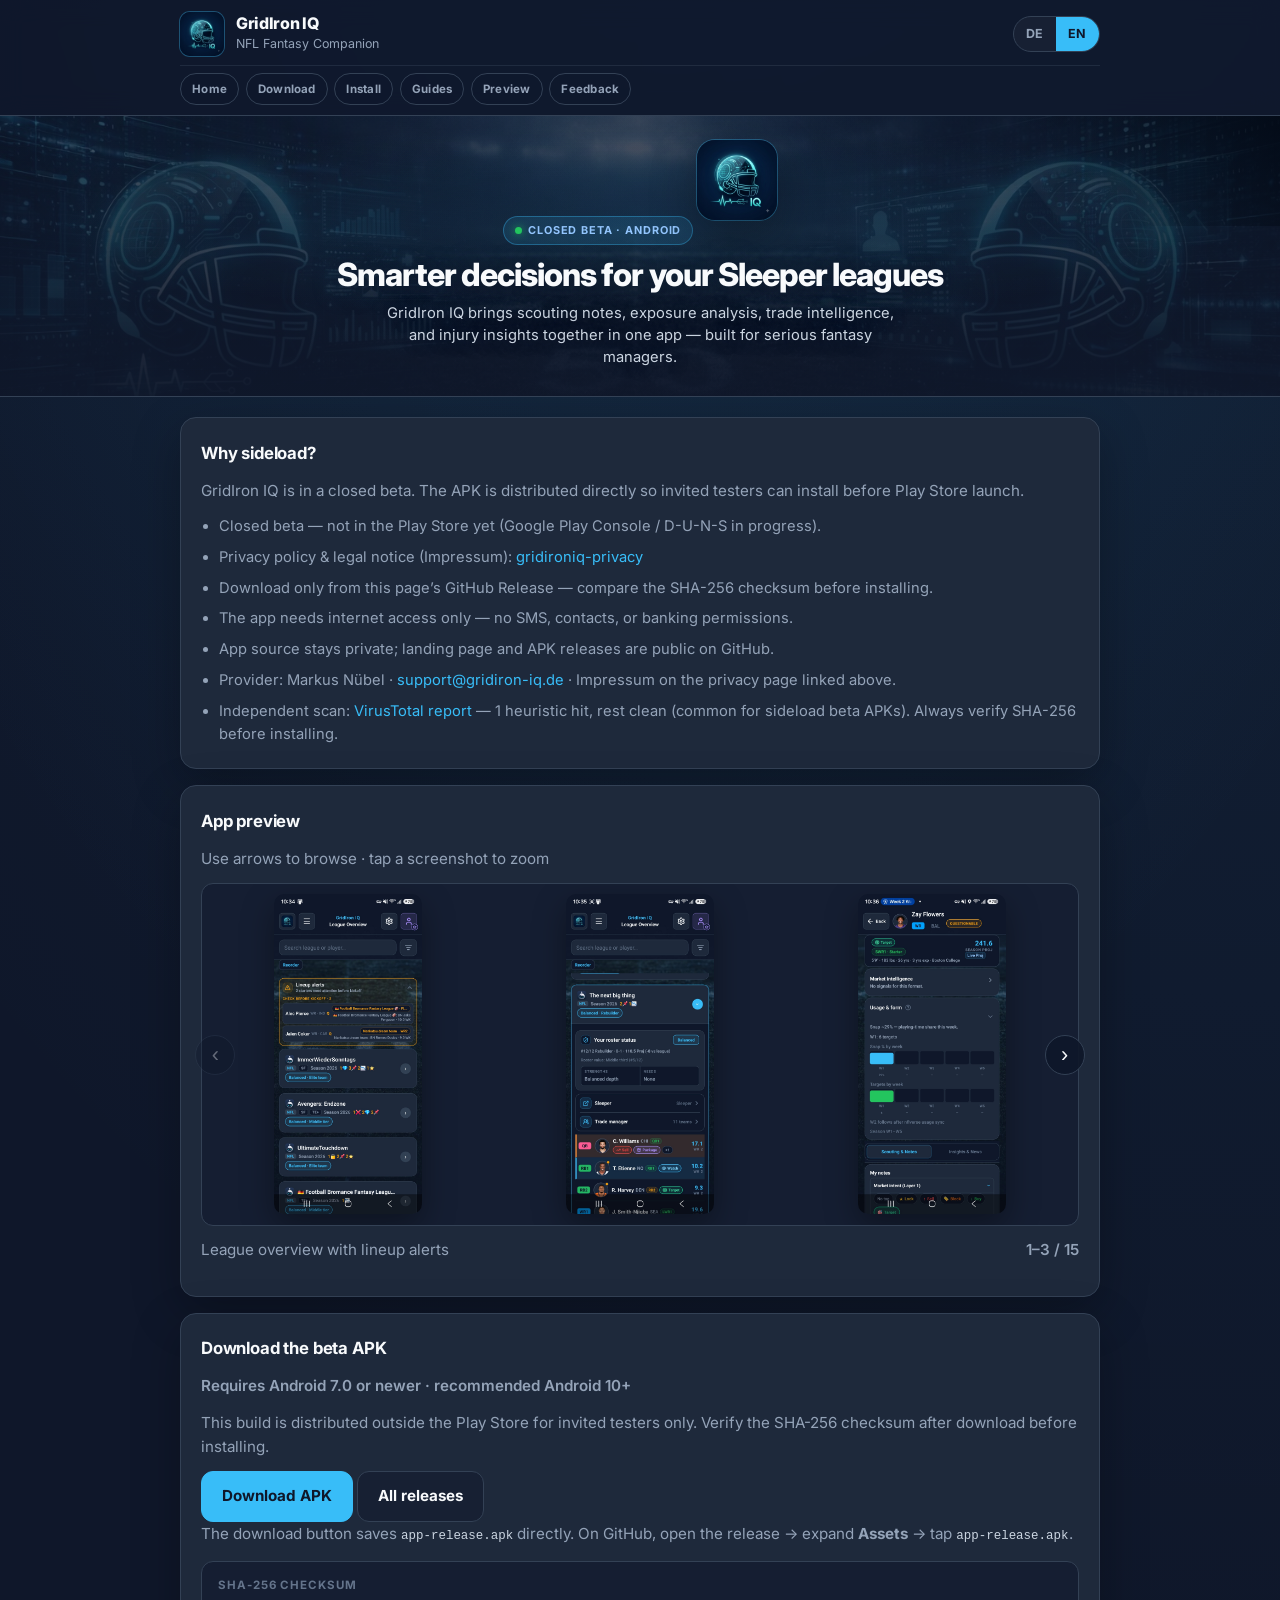
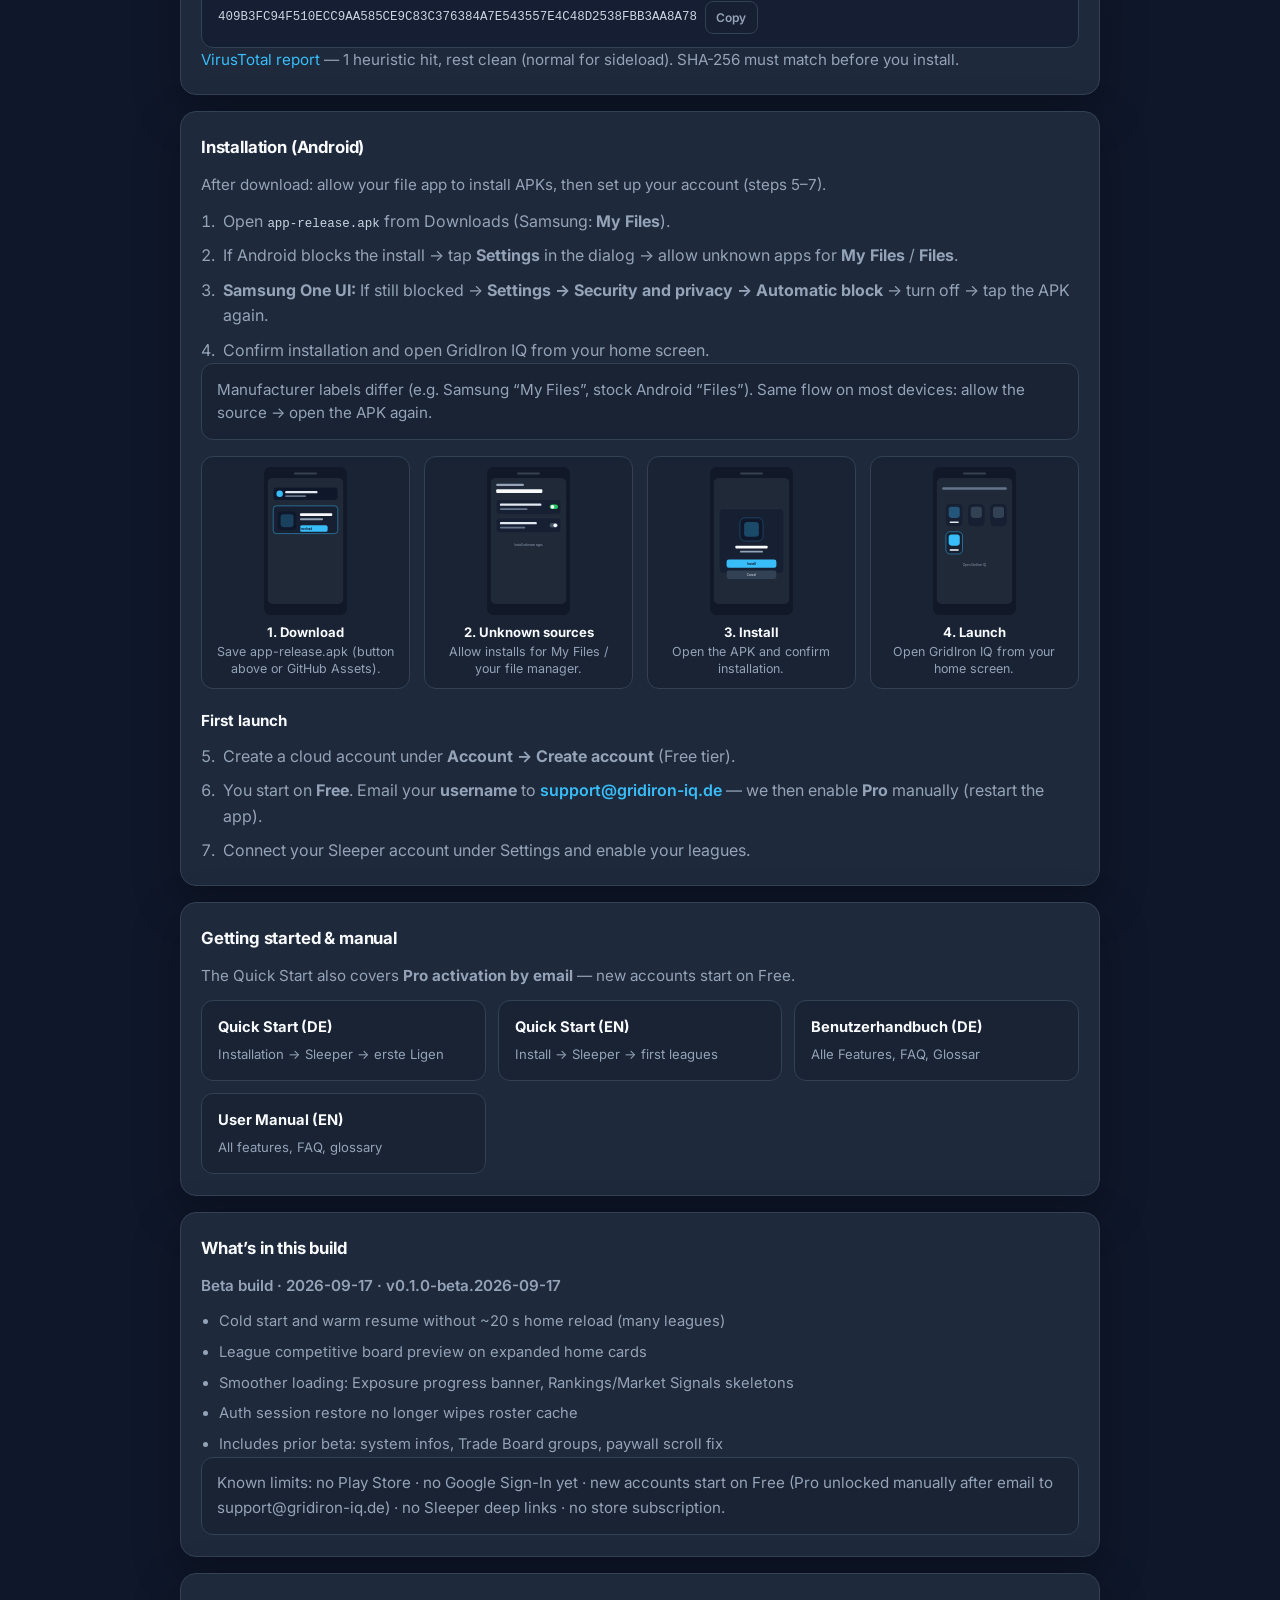
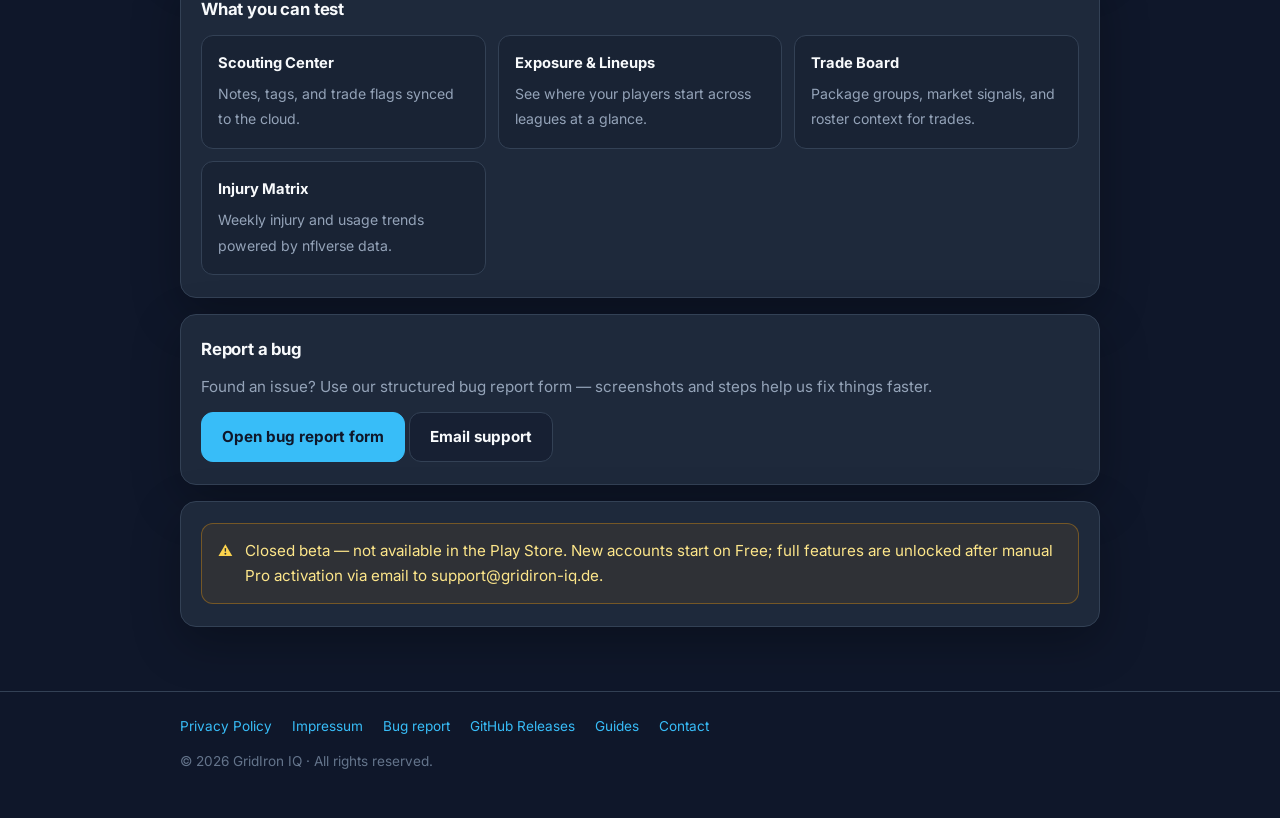
==== commit 67b01ab1: "Landing: beta 2026-09-17 APK, SHA-256, changelog Co-authored-by: Cursor <cursoragent@cursor.com>" ====
--- a/index.html
+++ b/index.html
@@ -965,7 +965,7 @@
           <li data-i18n="trust.item4">The app needs internet access only — no SMS, contacts, or banking permissions.</li>
           <li data-i18n="trust.item5">App source stays private; landing page and APK releases are public on GitHub.</li>
           <li data-i18n="trust.item6">Provider: Markus Nübel · <a href="mailto:support@gridiron-iq.de">support@gridiron-iq.de</a> · Impressum on the privacy page linked above.</li>
-          <li data-i18n="trust.item7">Independent scan: <a href="https://www.virustotal.com/gui/file/d0c39c3364def953302f724814abdc3fb9b43e10d9439b0e23147391c24681e6" target="_blank" rel="noopener noreferrer">VirusTotal report</a> — 1 heuristic hit, rest clean (common for sideload beta APKs). Always verify SHA-256 before installing.</li>
+          <li data-i18n="trust.item7">Independent scan: <a href="https://www.virustotal.com/gui/file/409b3fc94f510ecc9aa585ce9c83c376384a7e543557e4c48d2538fbb3aa8a78" target="_blank" rel="noopener noreferrer">VirusTotal report</a> — upload new APK to VirusTotal after each release; always verify SHA-256 before installing.</li>
         </ul>
       </section>
 
@@ -993,7 +993,7 @@
           This build is distributed outside the Play Store for invited testers only. Verify the SHA-256 checksum after download before installing.
         </p>
         <div class="download-row">
-          <a class="btn btn-primary" id="download-link" href="https://github.com/nuebelm/gridironiq-beta/releases/download/v0.1.0-beta.2026-09-15/app-release.apk" data-i18n="download.cta">
+          <a class="btn btn-primary" id="download-link" href="https://github.com/nuebelm/gridironiq-beta/releases/download/v0.1.0-beta.2026-09-17/app-release.apk" data-i18n="download.cta">
             Download APK
           </a>
           <a class="btn btn-secondary" id="release-link" href="https://github.com/nuebelm/gridironiq-beta/releases/latest" data-i18n="download.releases">
@@ -1006,12 +1006,12 @@
         <div class="hash-box">
           <span class="hash-label" data-i18n="download.hashLabel">SHA-256 checksum</span>
           <div class="hash-value">
-            <code id="sha256">D0C39C3364DEF953302F724814ABDC3FB9B43E10D9439B0E23147391C24681E6</code>
+            <code id="sha256">409B3FC94F510ECC9AA585CE9C83C376384A7E543557E4C48D2538FBB3AA8A78</code>
             <button type="button" class="copy-btn" id="copy-hash" data-i18n="download.copy">Copy</button>
           </div>
         </div>
         <p class="scan-link" data-i18n="download.virustotal">
-          <a href="https://www.virustotal.com/gui/file/d0c39c3364def953302f724814abdc3fb9b43e10d9439b0e23147391c24681e6" target="_blank" rel="noopener noreferrer">VirusTotal report</a> — 1 heuristic hit, rest clean (normal for sideload). SHA-256 must match before you install.
+          <a href="https://www.virustotal.com/gui/file/409b3fc94f510ecc9aa585ce9c83c376384a7e543557e4c48d2538fbb3aa8a78" target="_blank" rel="noopener noreferrer">VirusTotal report</a> — upload new APK to VirusTotal after each release. SHA-256 must match before you install.
         </p>
       </section>
 
@@ -1076,13 +1076,13 @@
 
       <section class="card section-changelog" id="changelog">
         <h2 data-i18n="changelog.title">What’s in this build</h2>
-        <p class="changelog-meta" data-i18n="changelog.meta">Beta build · 2026-09-15 · v0.1.0-beta.2026-09-15</p>
+        <p class="changelog-meta" data-i18n="changelog.meta">Beta build · 2026-09-17 · v0.1.0-beta.2026-09-17</p>
         <ul class="changelog-list">
-          <li data-i18n="changelog.item1">In-app system announcements + history in Settings</li>
-          <li data-i18n="changelog.item2">Faster login profile load; scouting sync spinner capped at ~8 s</li>
-          <li data-i18n="changelog.item3">Paywall modal scroll fix</li>
-          <li data-i18n="changelog.item4">Trade Board linked package groups</li>
-          <li data-i18n="changelog.item5">Beta build without dev menu</li>
+          <li data-i18n="changelog.item1">Cold start and warm resume without ~20 s home reload (many leagues)</li>
+          <li data-i18n="changelog.item2">League competitive board preview on expanded home cards</li>
+          <li data-i18n="changelog.item3">Smoother loading: Exposure progress banner, Rankings/Market Signals skeletons</li>
+          <li data-i18n="changelog.item4">Auth session restore no longer wipes roster cache</li>
+          <li data-i18n="changelog.item5">Includes prior beta: system infos, Trade Board groups, paywall scroll fix</li>
         </ul>
         <p class="changelog-limits" data-i18n="changelog.limits">
           Known limits: no Play Store · no Google Sign-In yet · new accounts start on Free (Pro unlocked manually after email to support@gridiron-iq.de) · no Sleeper deep links · no store subscription.
@@ -1166,10 +1166,10 @@
   </div>
 
   <script>
-    const SHA256 = 'D0C39C3364DEF953302F724814ABDC3FB9B43E10D9439B0E23147391C24681E6';
-    const APK_DOWNLOAD_URL = 'https://github.com/nuebelm/gridironiq-beta/releases/download/v0.1.0-beta.2026-09-15/app-release.apk';
+    const SHA256 = '409B3FC94F510ECC9AA585CE9C83C376384A7E543557E4C48D2538FBB3AA8A78';
+    const APK_DOWNLOAD_URL = 'https://github.com/nuebelm/gridironiq-beta/releases/download/v0.1.0-beta.2026-09-17/app-release.apk';
     const RELEASE_PAGE_URL = 'https://github.com/nuebelm/gridironiq-beta/releases/latest';
-    const VIRUSTOTAL_FILE_URL = 'https://www.virustotal.com/gui/file/d0c39c3364def953302f724814abdc3fb9b43e10d9439b0e23147391c24681e6';
+    const VIRUSTOTAL_FILE_URL = 'https://www.virustotal.com/gui/file/409b3fc94f510ecc9aa585ce9c83c376384a7e543557e4c48d2538fbb3aa8a78';
     // Paste Google Form short link after creation — see docs/ops/28-closed-beta-program.md §4.1
     const FEEDBACK_FORM_URL = 'https://forms.gle/SdjZ9QX6i1RYQMut5';
 
@@ -1218,12 +1218,12 @@
         'trust.item6': 'Anbieter: Markus Nübel · <a href="mailto:support@gridiron-iq.de">support@gridiron-iq.de</a> · Impressum auf der verlinkten Datenschutzseite.',
         'trust.item7': 'Unabhängiger Scan: <a href="' + VIRUSTOTAL_FILE_URL + '" target="_blank" rel="noopener noreferrer">VirusTotal-Report</a> — 1 Heuristik-Treffer, Rest clean (bei sideload-APKs üblich). SHA-256 vor Installation vergleichen.',
         'changelog.title': 'Dieser Build',
-        'changelog.meta': 'Beta-Build · 2026-09-15 · v0.1.0-beta.2026-09-15',
-        'changelog.item1': 'System-Infos in der App + Verlauf in Einstellungen',
-        'changelog.item2': 'Schnelleres Profil-Laden beim Login; Scouting-Sync-Spinner max. ~8 s',
-        'changelog.item3': 'Paywall-Modal Scroll-Fix',
-        'changelog.item4': 'Trade Board: verknüpfte Paket-Gruppen',
-        'changelog.item5': 'Beta-Build ohne Dev-Menü',
+        'changelog.meta': 'Beta-Build · 2026-09-17 · v0.1.0-beta.2026-09-17',
+        'changelog.item1': 'Kaltstart und Warm-Resume ohne ~20 s Home-Reload (viele Ligen)',
+        'changelog.item2': 'Liga-Konkurrenz-Vorschau auf aufgeklappten Home-Karten',
+        'changelog.item3': 'Schnelleres Laden: Exposure-Fortschrittsbanner, Rankings/Market-Signals-Skeletons',
+        'changelog.item4': 'Session-Restore löscht Kader-Cache nicht mehr',
+        'changelog.item5': 'Enthält weiterhin: System-Infos, Trade-Board-Gruppen, Paywall-Scroll-Fix',
         'changelog.limits': 'Bekannte Grenzen: kein Play Store · kein Google Sign-In (noch) · neue Konten = Free (Pro nach E-Mail an support@gridiron-iq.de) · kein Sleeper-Deep-Link · kein Store-Abo.',
         'gallery.title': 'App-Vorschau',
         'gallery.lead': 'Mit Pfeilen blättern · Screenshot antippen zum Vergrößern',
@@ -1321,12 +1321,12 @@
         'trust.item6': 'Provider: Markus Nübel · <a href="mailto:support@gridiron-iq.de">support@gridiron-iq.de</a> · Impressum on the privacy page linked above.',
         'trust.item7': 'Independent scan: <a href="' + VIRUSTOTAL_FILE_URL + '" target="_blank" rel="noopener noreferrer">VirusTotal report</a> — 1 heuristic hit, rest clean (common for sideload beta APKs). Always verify SHA-256 before installing.',
         'changelog.title': 'What’s in this build',
-        'changelog.meta': 'Beta build · 2026-09-15 · v0.1.0-beta.2026-09-15',
-        'changelog.item1': 'In-app system announcements + history in Settings',
-        'changelog.item2': 'Faster login profile load; scouting sync spinner capped at ~8 s',
-        'changelog.item3': 'Paywall modal scroll fix',
-        'changelog.item4': 'Trade Board linked package groups',
-        'changelog.item5': 'Beta build without dev menu',
+        'changelog.meta': 'Beta build · 2026-09-17 · v0.1.0-beta.2026-09-17',
+        'changelog.item1': 'Cold start and warm resume without ~20 s home reload (many leagues)',
+        'changelog.item2': 'League competitive board preview on expanded home cards',
+        'changelog.item3': 'Smoother loading: Exposure progress banner, Rankings/Market Signals skeletons',
+        'changelog.item4': 'Auth session restore no longer wipes roster cache',
+        'changelog.item5': 'Includes prior beta: system infos, Trade Board groups, paywall scroll fix',
         'changelog.limits': 'Known limits: no Play Store · no Google Sign-In yet · new accounts start on Free (Pro unlocked manually after email to support@gridiron-iq.de) · no Sleeper deep links · no store subscription.',
         'gallery.title': 'App preview',
         'gallery.lead': 'Use arrows to browse · tap a screenshot to zoom',
